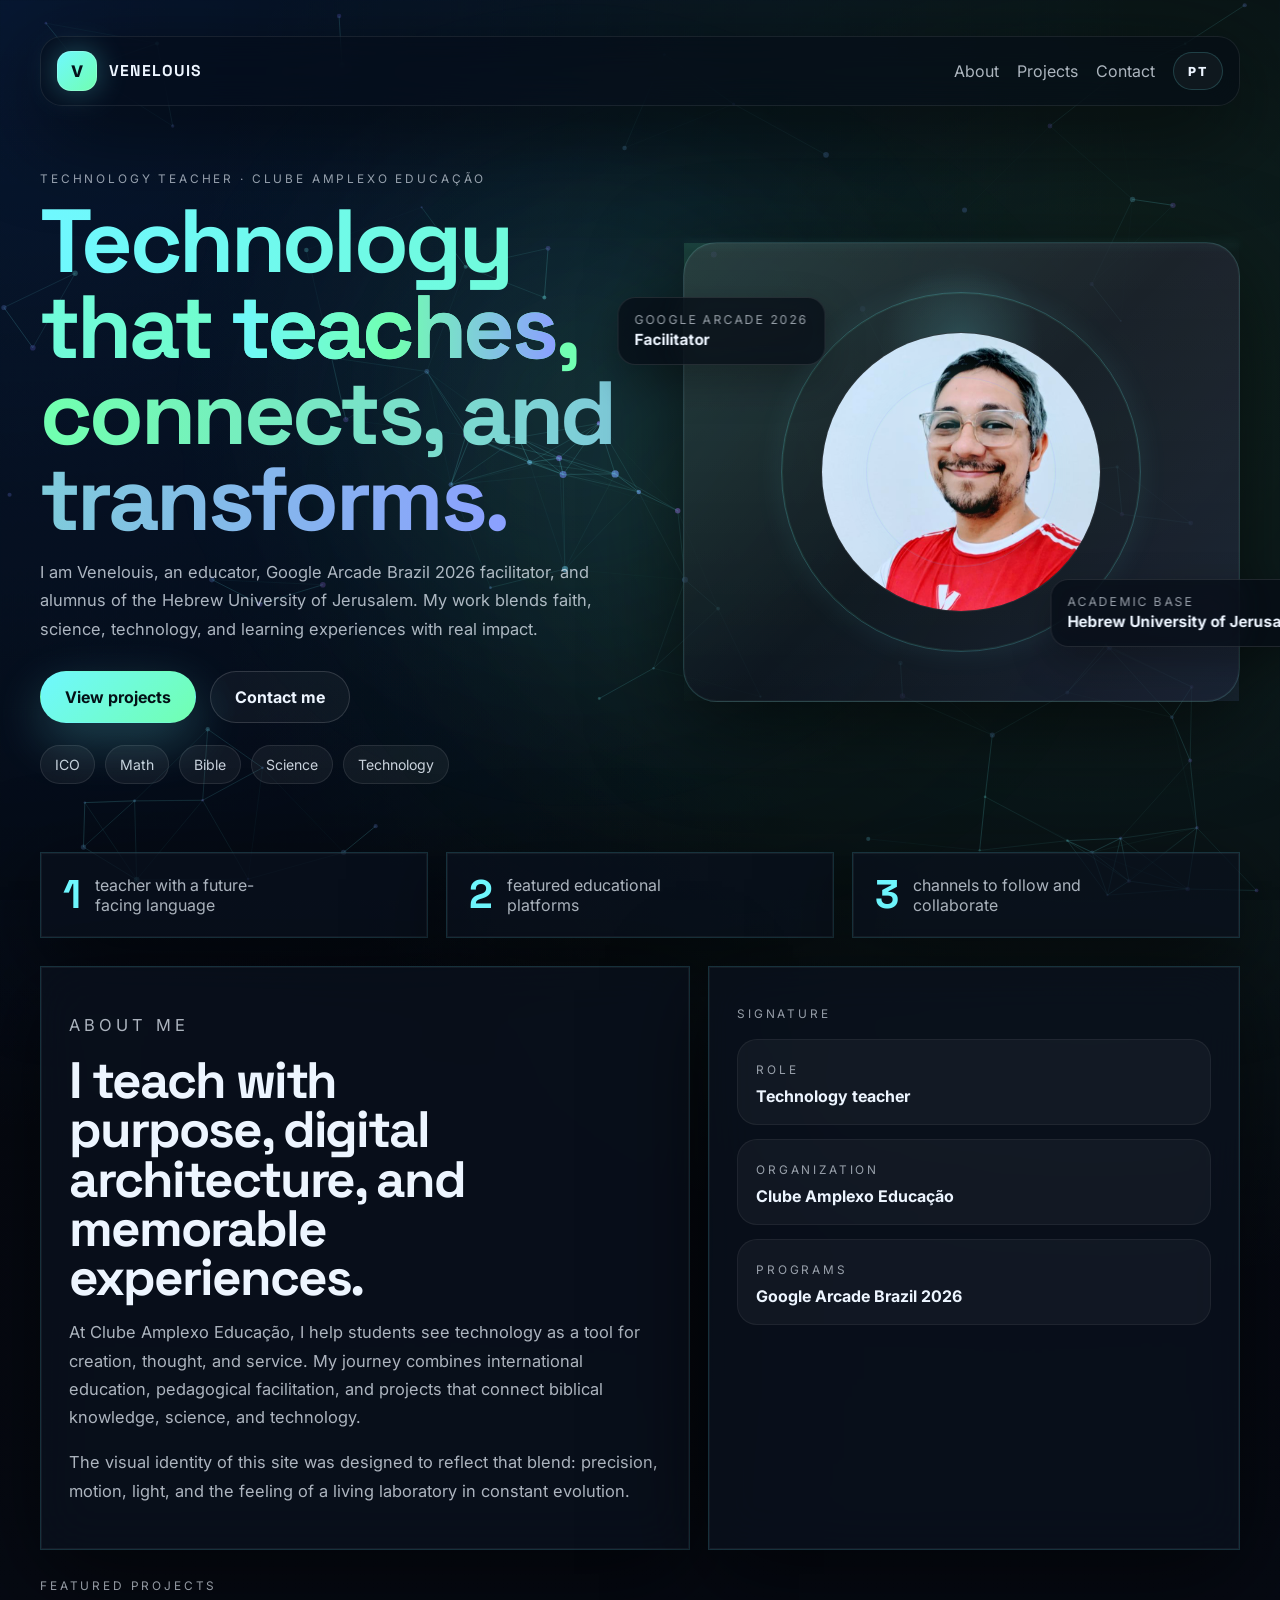
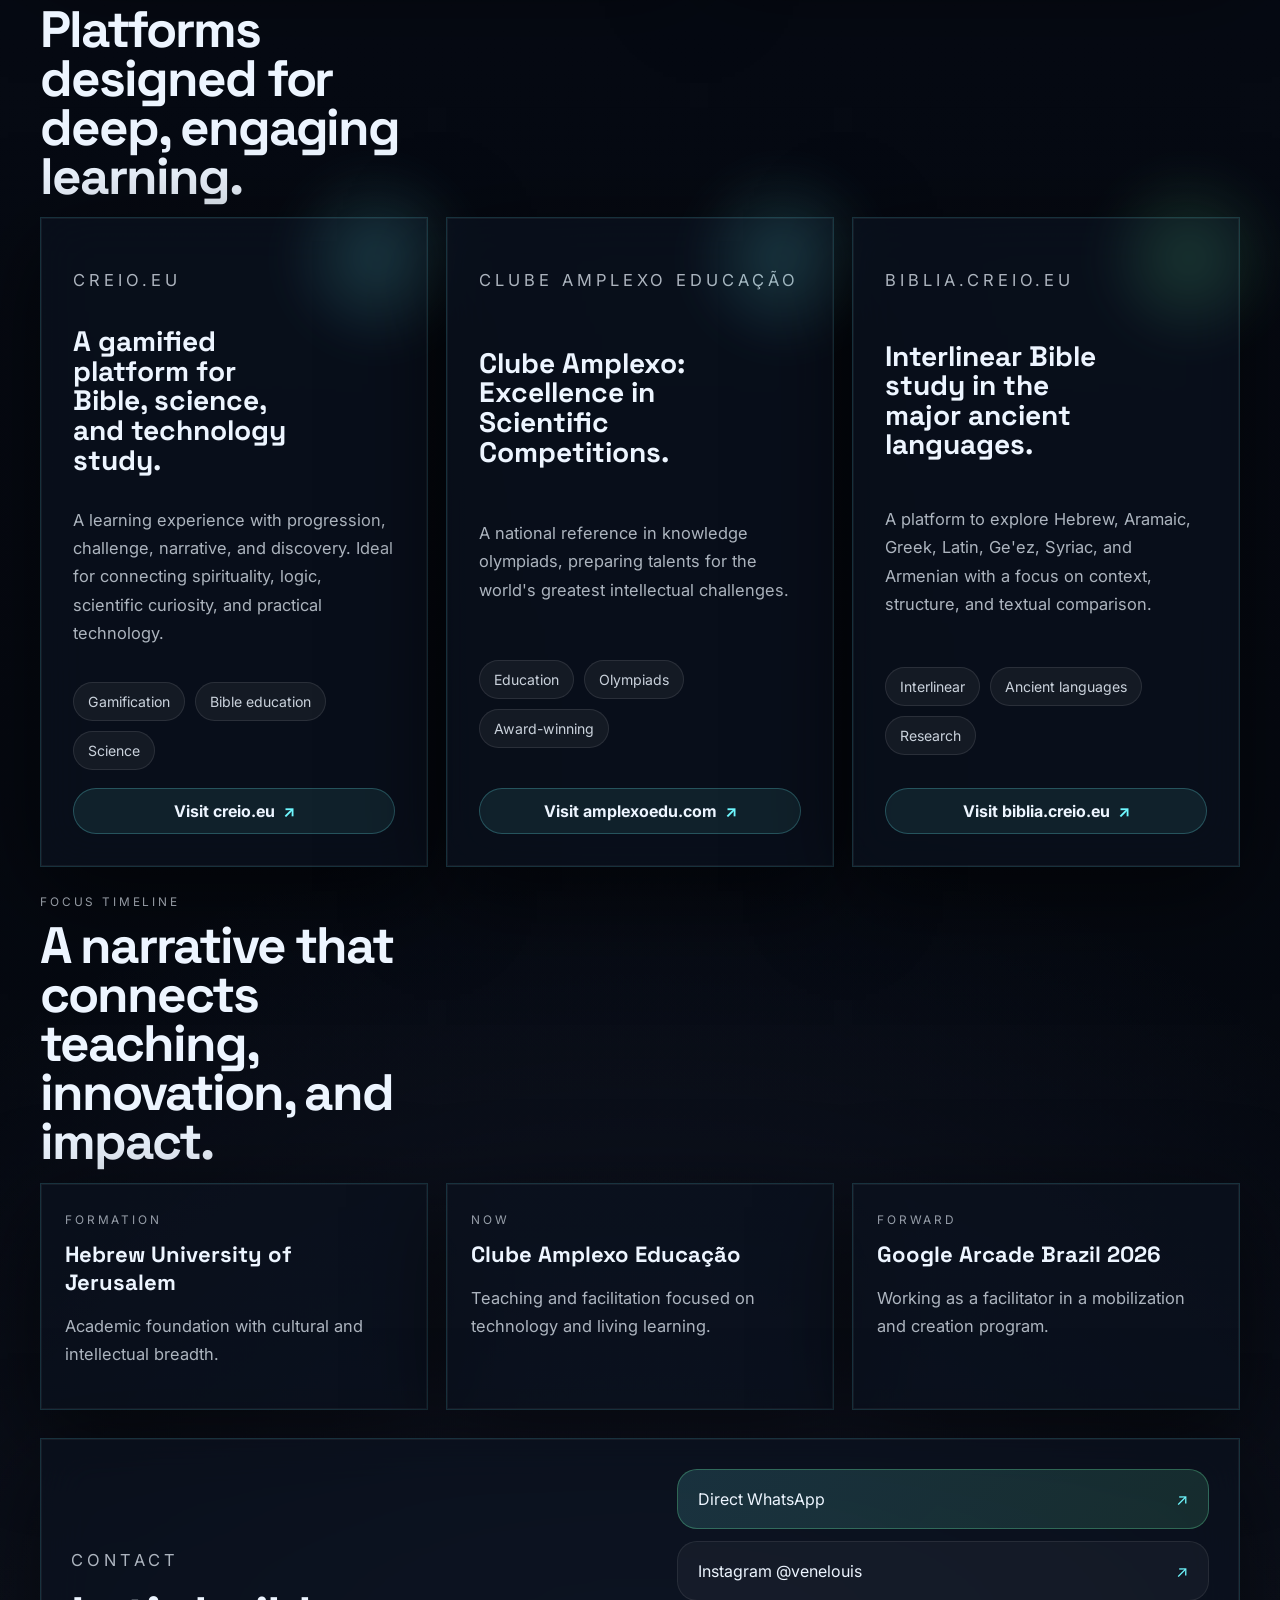
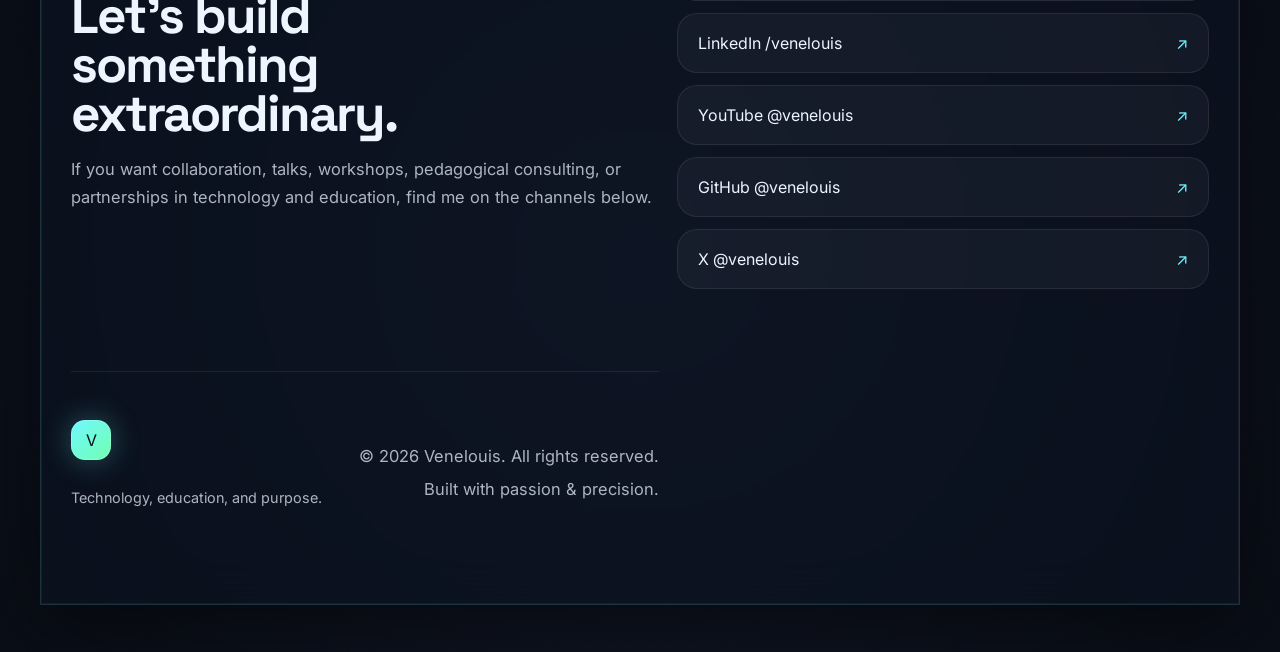
==== index.html @ 62a13a3a "feat: update project content, enhance UI glassmorphism and animations, and add footer component" ====
<!DOCTYPE html>
<html lang="pt-BR">
  <head>
    <meta charset="UTF-8" />
    <meta name="viewport" content="width=device-width, initial-scale=1.0" />
    <meta
      name="description"
      content="Venelouis - professor de tecnologia, facilitador Google Arcade Brasil 2026 e criador de projetos educacionais em Bíblia, ciência e tecnologia."
    />
    <title>Venelouis | Tech Educator & Builder</title>
    <link rel="preconnect" href="https://fonts.googleapis.com" />
    <link rel="preconnect" href="https://fonts.gstatic.com" crossorigin />
    <link
      href="https://fonts.googleapis.com/css2?family=Space+Grotesk:wght@400;500;600;700&family=Inter:wght@400;500;600;700;800&display=swap"
      rel="stylesheet"
    />
    <link rel="stylesheet" href="styles.css" />
  </head>
  <body>
    <a class="skip-link" href="#inicio">Pular para o conteúdo</a>
    <canvas id="starfield" aria-hidden="true"></canvas>

    <div class="noise" aria-hidden="true"></div>
    <div class="glow glow-a" aria-hidden="true"></div>
    <div class="glow glow-b" aria-hidden="true"></div>

    <main class="page-shell">
      <header class="hero">
        <nav class="topbar" aria-label="Navegação principal">
          <a class="brand" href="#inicio">
            <span class="brand-mark">V</span>
            <span class="brand-text">Venelouis</span>
          </a>

          <div class="topbar-links">
            <a href="#sobre" data-i18n="nav.about">Sobre</a>
            <a href="#projetos" data-i18n="nav.projects">Projetos</a>
            <a href="#contato" data-i18n="nav.contact">Contato</a>
            <button class="lang-toggle" id="langToggle" type="button" aria-label="Alternar idioma">
              EN
            </button>
          </div>
        </nav>

        <section class="hero-grid" id="inicio">
          <div class="hero-copy reveal">
            <p class="eyebrow" data-i18n="hero.eyebrow">Professor de tecnologia · Clube Amplexo Educação</p>
            <h1>
              <span data-i18n-html="hero.title">Tecnologia que <span>ensina</span>, conecta e transforma.</span>
            </h1>
            <p class="lede" data-i18n="hero.lede">
              Eu sou Venelouis, educador, facilitador do Google Arcade Brasil 2026
              e ex-aluno da Universidade Hebraica de Jerusalém. Meu trabalho une
              fé, ciência, tecnologia e experiências de aprendizagem com impacto real.
            </p>

            <div class="hero-actions">
              <a class="btn btn-primary" href="#projetos" data-i18n="hero.primaryCta">Ver projetos</a>
              <a class="btn btn-secondary" href="#contato" data-i18n="hero.secondaryCta">Falar comigo</a>
            </div>

            <div class="pill-row" aria-label="Destaques rápidos">
              <span class="pill" data-i18n="hero.pill1">ICO</span>
              <span class="pill" data-i18n="hero.pill2">Matemática</span>
              <span class="pill" data-i18n="hero.pill3">Bíblia</span>
              <span class="pill" data-i18n="hero.pill4">Ciência</span>
              <span class="pill" data-i18n="hero.pill5">Tecnologia</span>
            </div>
          </div>

          <div class="hero-visual reveal">
            <div class="portrait-card">
              <div class="portrait-frame portrait-photo-frame">
                <img src="assets/vene.png" alt="Foto de Venelouis" />
                <div class="portrait-overlay" aria-hidden="true"></div>
              </div>

              <div class="data-chip data-chip-left">
                <span data-i18n="hero.chipLeftLabel">Arcade Brasil 2026</span>
                <strong data-i18n="hero.chipLeftValue">Facilitador</strong>
              </div>
              <div class="data-chip data-chip-right">
                <span data-i18n="hero.chipRightLabel">Base acadêmica</span>
                <strong data-i18n="hero.chipRightValue">Hebraica de Jerusalém</strong>
              </div>

              <div class="orbit orbit-one"></div>
              <div class="orbit orbit-two"></div>
            </div>
          </div>
        </section>
      </header>

      <section class="stats reveal" aria-label="Resumo rápido">
        <article>
          <strong>1</strong>
          <span data-i18n="stats.one">professor com linguagem de futuro</span>
        </article>
        <article>
          <strong>2</strong>
          <span data-i18n="stats.two">plataformas educacionais em destaque</span>
        </article>
        <article>
          <strong>3</strong>
          <span data-i18n="stats.three">redes para acompanhar e colaborar</span>
        </article>
      </section>

      <section class="content-grid">
        <article class="panel about reveal" id="sobre">
          <p class="section-label" data-i18n="about.label">Sobre mim</p>
          <h2 data-i18n="about.heading">Ensino com propósito, arquitetura digital e experiência memorável.</h2>
          <p data-i18n="about.paragraph1">
            No Clube Amplexo Educação, ajudo estudantes a enxergarem a tecnologia como
            ferramenta de criação, pensamento e serviço. Minha trajetória combina formação
            internacional, mediação pedagógica e projetos que aproximam conhecimento bíblico,
            ciência e tecnologia.
          </p>
          <p data-i18n="about.paragraph2">
            A identidade visual deste site foi pensada para refletir essa mistura: precisão,
            movimento, luz e uma sensação de laboratório vivo em constante evolução.
          </p>
        </article>

        <aside class="panel stack reveal">
          <p class="section-label" data-i18n="stack.label">Assinatura</p>
          <div class="stack-list">
            <div>
              <span data-i18n="stack.roleLabel">Função</span>
              <strong data-i18n="stack.roleValue">Professor de tecnologia</strong>
            </div>
            <div>
              <span data-i18n="stack.orgLabel">Instituição</span>
              <strong data-i18n="stack.orgValue">Clube Amplexo Educação</strong>
            </div>
            <div>
              <span data-i18n="stack.programLabel">Programas</span>
              <strong data-i18n="stack.programValue">Google Arcade Brasil 2026</strong>
            </div>
          </div>
        </aside>
      </section>

      <section class="projects" id="projetos">
        <div class="section-head reveal">
          <p class="section-label" data-i18n="projects.label">Projetos em destaque</p>
          <h2 data-i18n="projects.heading">Plataformas pensadas para aprender com profundidade e engajamento.</h2>
        </div>

        <div class="project-grid">
          <article class="project-card reveal">
            <div class="project-glow project-glow-a"></div>
            <p class="project-kicker">creio.eu</p>
            <h3 data-i18n="project.oneTitle">Plataforma gamificada para estudo da Bíblia, ciência e tecnologia.</h3>
            <p data-i18n="project.oneBody">
              Uma experiência de aprendizado com progressão, desafio, narrativa e
              descoberta. Ideal para conectar espiritualidade, lógica, curiosidade científica
              e prática tecnológica.
            </p>
            <div class="project-tags">
              <span data-i18n="project.oneTag1">Gamificação</span>
              <span data-i18n="project.oneTag2">Educação bíblica</span>
              <span data-i18n="project.oneTag3">Ciência</span>
            </div>
            <a class="project-link" href="https://creio.eu" target="_blank" rel="noreferrer" data-i18n="project.oneCta">
              Visitar creio.eu
            </a>
          </article>

          <article class="project-card reveal">
            <div class="project-glow project-glow-a"></div>
            <p class="project-kicker">Clube Amplexo Educação</p>
            <h3 data-i18n="project.threeTitle">Clube Amplexo: Excelência em Competições Científicas.</h3>
            <p data-i18n="project.threeBody">
              Referência nacional em olimpíadas de conhecimento, preparando talentos para os maiores desafios intelectuais do mundo.
            </p>
            <div class="project-tags">
              <span data-i18n="project.threeTag1">Educação</span>
              <span data-i18n="project.threeTag2">Olimpíadas</span>
              <span data-i18n="project.threeTag3">Premiados</span>
            </div>
            <a class="project-link" href="https://amplexoedu.com/" target="_blank" rel="noreferrer" data-i18n="project.threeCta">
              Visitar amplexoedu.com
            </a>
          </article>

          <article class="project-card reveal">
            <div class="project-glow project-glow-b"></div>
            <p class="project-kicker">biblia.creio.eu</p>
            <h3 data-i18n="project.twoTitle">Estudo bíblico interlinear nos principais idiomas antigos.</h3>
            <p data-i18n="project.twoBody">
              Uma plataforma para explorar hebraico, aramaico, grego, latim, ge'ez,
              síriaco e armênio com foco em contexto, estrutura e comparação textual.
            </p>
            <div class="project-tags">
              <span data-i18n="project.twoTag1">Interlinear</span>
              <span data-i18n="project.twoTag2">Idiomas antigos</span>
              <span data-i18n="project.twoTag3">Pesquisa</span>
            </div>
            <a class="project-link" href="https://biblia.creio.eu" target="_blank" rel="noreferrer" data-i18n="project.twoCta">
              Visitar biblia.creio.eu
            </a>
          </article>
        </div>
      </section>

      <section class="timeline reveal">
        <div class="section-head">
          <p class="section-label" data-i18n="timeline.label">Linha de atuação</p>
          <h2 data-i18n="timeline.heading">Uma narrativa que une ensino, inovação e impacto.</h2>
        </div>

        <div class="timeline-grid">
          <div class="timeline-item">
            <span data-i18n="timeline.oneLabel">Formação</span>
            <strong data-i18n="timeline.oneTitle">Universidade Hebraica de Jerusalém</strong>
            <p data-i18n="timeline.oneBody">Base acadêmica com amplitude cultural e intelectual.</p>
          </div>
          <div class="timeline-item">
            <span data-i18n="timeline.twoLabel">Atualidade</span>
            <strong data-i18n="timeline.twoTitle">Clube Amplexo Educação</strong>
            <p data-i18n="timeline.twoBody">Docência e facilitação com foco em tecnologia e aprendizado vivo.</p>
          </div>
          <div class="timeline-item">
            <span data-i18n="timeline.threeLabel">Horizonte</span>
            <strong data-i18n="timeline.threeTitle">Google Arcade Brasil 2026</strong>
            <p data-i18n="timeline.threeBody">Atuação como facilitador em um programa de mobilização e criação.</p>
          </div>
        </div>
      </section>

      <section class="contact reveal" id="contato">
        <div>
          <p class="section-label" data-i18n="contact.label">Contato</p>
          <h2 data-i18n="contact.heading">Vamos construir algo extraordinário.</h2>
          <p data-i18n="contact.body">
            Se você quiser colaboração, palestras, oficinas, consultoria pedagógica ou
            parceria em projetos de tecnologia e educação, me encontre nas redes abaixo.
          </p>
        </div>

        <div class="socials">
          <a
            class="socials-cta"
            href="https://wa.me/5585986794831"
            target="_blank"
            rel="noreferrer"
            data-i18n="contact.whatsapp"
          >
            WhatsApp direto
          </a>
          <a href="https://instagram.com/venelouis" target="_blank" rel="noreferrer">Instagram @venelouis</a>
          <a href="https://www.linkedin.com/in/venelouis" target="_blank" rel="noreferrer">LinkedIn /venelouis</a>
          <a href="https://youtube.com/@venelouis" target="_blank" rel="noreferrer">YouTube @venelouis</a>
          <a href="https://github.com/venelouis" target="_blank" rel="noreferrer">GitHub @venelouis</a>
          <a href="https://x.com/venelouis" target="_blank" rel="noreferrer">X @venelouis</a>
        </div>
      <footer class="footer reveal">
        <div class="footer-grid">
          <div class="footer-brand">
            <span class="brand-mark">V</span>
            <p data-i18n="footer.tagline">Tecnologia, educação e propósito.</p>
          </div>
          <div class="footer-meta">
            <p>&copy; 2026 Venelouis. <span data-i18n="footer.rights">Todos os direitos reservados.</span></p>
            <p data-i18n="footer.builtWith">Built with passion & precision.</p>
          </div>
        </div>
      </footer>
    </main>

    <script src="main.js"></script>
  </body>
</html>
---- styles.css ----
:root {
  color-scheme: dark;
  --bg: #04070d;
  --bg-soft: rgba(8, 14, 24, 0.72);
  --panel: rgba(8, 16, 29, 0.72);
  --panel-border: rgba(132, 255, 239, 0.16);
  --text: #edf5ff;
  --muted: rgba(237, 245, 255, 0.72);
  --line: rgba(255, 255, 255, 0.08);
  --cyan: #6ff8ff;
  --green: #71ffb0;
  --violet: #8ba0ff;
  --gold: #ffd36c;
  --shadow: 0 24px 90px rgba(0, 0, 0, 0.6);
  --glass: rgba(10, 18, 30, 0.7);
  --glass-border: rgba(111, 248, 255, 0.15);
}

* {
  box-sizing: border-box;
}

html {
  scroll-behavior: smooth;
}

body {
  margin: 0;
  font-family: "Inter", "Segoe UI", sans-serif;
  color: var(--text);
  background:
    radial-gradient(circle at top left, rgba(33, 121, 255, 0.18), transparent 28%),
    radial-gradient(circle at 85% 10%, rgba(113, 255, 176, 0.14), transparent 25%),
    radial-gradient(circle at 50% 90%, rgba(139, 160, 255, 0.14), transparent 30%),
    linear-gradient(180deg, #04070d 0%, #060a13 42%, #04070d 100%);
  min-height: 100vh;
  overflow-x: hidden;
}

a {
  color: inherit;
  text-decoration: none;
}

a:focus-visible,
button:focus-visible {
  outline: 3px solid rgba(111, 248, 255, 0.9);
  outline-offset: 4px;
}

.skip-link {
  position: absolute;
  left: 16px;
  top: 12px;
  z-index: 10;
  padding: 12px 16px;
  border-radius: 999px;
  background: #08131f;
  color: var(--text);
  border: 1px solid rgba(111, 248, 255, 0.3);
  transform: translateY(-160%);
  transition: transform 180ms ease;
}

.skip-link:focus {
  transform: translateY(0);
}

canvas#starfield,
.noise,
.glow {
  position: fixed;
  inset: 0;
  pointer-events: none;
}

canvas#starfield {
  width: 100%;
  height: 100%;
  z-index: 0;
}

.noise {
  z-index: 1;
  opacity: 0.11;
  background-image:
    linear-gradient(rgba(255, 255, 255, 0.025) 1px, transparent 1px),
    linear-gradient(90deg, rgba(255, 255, 255, 0.025) 1px, transparent 1px);
  background-size: 42px 42px;
  mix-blend-mode: soft-light;
}

.glow {
  filter: blur(120px);
  opacity: 0.55;
}

.glow-a {
  background: radial-gradient(circle, rgba(111, 248, 255, 0.22), transparent 35%);
  top: -10%;
  left: -10%;
}

.glow-b {
  background: radial-gradient(circle, rgba(113, 255, 176, 0.16), transparent 38%);
  right: -12%;
  bottom: -12%;
}

.page-shell {
  position: relative;
  z-index: 2;
  width: min(1200px, calc(100% - 32px));
  margin: 0 auto;
  padding: 24px 0 48px;
}

.hero {
  padding: 12px 0 30px;
}

.topbar {
  display: flex;
  align-items: center;
  justify-content: space-between;
  gap: 20px;
  padding: 14px 16px;
  border: 1px solid rgba(255, 255, 255, 0.08);
  background: rgba(5, 10, 20, 0.55);
  backdrop-filter: blur(18px);
  border-radius: 22px;
  box-shadow: var(--shadow);
}

.brand {
  display: inline-flex;
  align-items: center;
  gap: 12px;
  font-weight: 800;
  letter-spacing: 0.06em;
  text-transform: uppercase;
}

.brand-mark {
  width: 40px;
  height: 40px;
  display: grid;
  place-items: center;
  border-radius: 14px;
  color: #04111a;
  background: linear-gradient(135deg, var(--cyan), var(--green));
  box-shadow: 0 0 0 1px rgba(255, 255, 255, 0.18) inset, 0 0 30px rgba(111, 248, 255, 0.3);
  transition: transform 0.3s cubic-bezier(0.34, 1.56, 0.64, 1), box-shadow 0.3s ease;
}

.brand:hover .brand-mark {
  transform: scale(1.1) rotate(5deg);
  box-shadow: 0 0 0 1px rgba(255, 255, 255, 0.18) inset, 0 0 45px rgba(111, 248, 255, 0.5);
}

.brand-text {
  font-family: "Space Grotesk", "Inter", sans-serif;
  font-size: 0.98rem;
}

.topbar-links {
  display: flex;
  gap: 18px;
  color: var(--muted);
  align-items: center;
}

.topbar-links a {
  transition: color 180ms ease, transform 180ms ease;
}

.topbar-links a:hover {
  color: var(--text);
  transform: translateY(-1px);
}

.lang-toggle {
  min-height: 38px;
  padding: 0 14px;
  border-radius: 999px;
  border: 1px solid rgba(111, 248, 255, 0.18);
  color: var(--text);
  background: rgba(255, 255, 255, 0.04);
  font: inherit;
  font-size: 0.78rem;
  font-weight: 800;
  letter-spacing: 0.18em;
  text-transform: uppercase;
  cursor: pointer;
  transition: transform 180ms ease, border-color 180ms ease, background 180ms ease;
}

.lang-toggle:hover {
  transform: translateY(-1px);
  border-color: rgba(111, 248, 255, 0.34);
  background: rgba(111, 248, 255, 0.08);
}

.hero-grid {
  display: grid;
  grid-template-columns: 1.05fr 0.95fr;
  gap: 28px;
  align-items: center;
  padding: 54px 0 20px;
}

.hero-copy h1,
.section-head h2,
.about h2,
.contact h2 {
  font-family: "Space Grotesk", "Inter", sans-serif;
  line-height: 0.96;
  letter-spacing: -0.04em;
  margin: 0;
}

.hero-copy h1 {
  font-size: clamp(3rem, 7vw, 6.5rem);
  max-width: 12ch;
  text-wrap: balance;
}

.hero-copy {
  transform: translate3d(calc(var(--pointer-x, 0px) * 0.2), calc(var(--pointer-y, 0px) * 0.2), 0);
}

.hero-visual {
  transform: translate3d(calc(var(--pointer-x, 0px) * -0.2), calc(var(--pointer-y, 0px) * -0.2), 0);
}

.hero-copy h1 span {
  background: linear-gradient(90deg, var(--cyan), var(--green), var(--violet));
  -webkit-background-clip: text;
  background-clip: text;
  color: transparent;
}

.eyebrow,
.section-label,
.project-kicker,
.timeline-item span,
.stack-list span {
  text-transform: uppercase;
  letter-spacing: 0.24em;
  font-size: 0.74rem;
  color: rgba(237, 245, 255, 0.62);
}

.lede,
.about p,
.contact p,
.project-card p,
.timeline-item p {
  color: var(--muted);
  line-height: 1.72;
  font-size: 1.03rem;
}

.hero-actions {
  display: flex;
  flex-wrap: wrap;
  gap: 14px;
  margin: 28px 0 22px;
}

.btn {
  position: relative;
  overflow: hidden;
  display: inline-flex;
  align-items: center;
  justify-content: center;
  min-height: 52px;
  padding: 0 24px;
  border-radius: 999px;
  border: 1px solid transparent;
  font-weight: 700;
  transition: transform 180ms ease, box-shadow 180ms ease, border-color 180ms ease, background 180ms ease;
}

.btn:hover {
  transform: translateY(-2px);
}

.btn-primary {
  color: #031016;
  background: linear-gradient(135deg, var(--cyan), var(--green));
  box-shadow: 0 18px 50px rgba(111, 248, 255, 0.24);
}

.btn-secondary {
  border-color: rgba(255, 255, 255, 0.14);
  background: rgba(255, 255, 255, 0.04);
  backdrop-filter: blur(10px);
}

.btn-primary::before {
  content: "";
  position: absolute;
  inset: 0;
  border-radius: inherit;
  background: linear-gradient(135deg, transparent, rgba(255, 255, 255, 0.2), transparent);
  transform: translateX(-100%);
  transition: transform 0.6s ease;
}

.btn-primary:hover::before {
  transform: translateX(100%);
}

.pill-row {
  display: flex;
  flex-wrap: wrap;
  gap: 10px;
}

.pill,
.project-tags span {
  display: inline-flex;
  align-items: center;
  gap: 8px;
  border-radius: 999px;
  border: 1px solid rgba(255, 255, 255, 0.09);
  background: rgba(255, 255, 255, 0.05);
  color: rgba(237, 245, 255, 0.84);
  padding: 10px 14px;
  font-size: 0.88rem;
}

.portrait-card {
  position: relative;
  min-height: 460px;
  border-radius: 34px;
  padding: 22px;
  background:
    linear-gradient(180deg, rgba(255, 255, 255, 0.08), rgba(255, 255, 255, 0.02)),
    rgba(7, 13, 24, 0.72);
  border: 1px solid rgba(132, 255, 239, 0.16);
  box-shadow: var(--shadow), 0 0 0 1px rgba(255, 255, 255, 0.03) inset;
  overflow: visible; /* Allow chips and glow to extend */
  display: flex;
  flex-direction: column;
  justify-content: center;
  align-items: center;
}

.portrait-card::before,
.portrait-card::after {
  content: "";
  position: absolute;
  inset: 0;
  pointer-events: none;
}

.portrait-card::before {
  background:
    radial-gradient(circle at 50% 22%, rgba(111, 248, 255, 0.18), transparent 18%),
    linear-gradient(135deg, rgba(113, 255, 176, 0.12), transparent 50%, rgba(139, 160, 255, 0.1));
  mix-blend-mode: screen;
}

.portrait-card::after {
  background: linear-gradient(180deg, transparent 0%, var(--cyan) 50%, transparent 100%);
  height: 2px;
  width: 100%;
  top: 0;
  left: 0;
  opacity: 0.3;
  filter: blur(4px);
  animation: scan-vertical 4s linear infinite;
}

@keyframes scan-vertical {
  0% { transform: translateY(0); }
  100% { transform: translateY(460px); }
}

.portrait-frame {
  position: absolute;
  top: 50%;
  left: 50%;
  width: min(66vw, 280px);
  aspect-ratio: 1;
  transform: translate(-50%, -50%);
  border-radius: 50%;
  overflow: hidden;
  border: 1px solid rgba(255, 255, 255, 0.12);
  background: rgba(3, 7, 14, 0.55);
}

.portrait-photo-frame {
  box-shadow: 0 0 0 1px rgba(111, 248, 255, 0.08) inset;
}

.portrait-frame img {
  width: 100%;
  height: 100%;
  object-fit: cover;
  object-position: center 18%;
  transform: scale(1.04);
  filter: saturate(1.06) contrast(1.04);
}

.portrait-overlay {
  position: absolute;
  inset: 0;
  background:
    radial-gradient(circle at 50% 28%, rgba(111, 248, 255, 0.2), transparent 26%),
    radial-gradient(circle at 50% 56%, rgba(113, 255, 176, 0.12), transparent 28%),
    linear-gradient(180deg, rgba(2, 5, 11, 0.02) 0%, rgba(2, 5, 11, 0.25) 100%);
  mix-blend-mode: screen;
  pointer-events: none;
}

.data-chip {
  position: absolute;
  z-index: 2;
  display: flex;
  flex-direction: column;
  gap: 3px;
  padding: 14px 16px;
  min-width: 170px;
  border-radius: 18px;
  background: rgba(6, 12, 22, 0.75);
  border: 1px solid rgba(255, 255, 255, 0.1);
  backdrop-filter: blur(14px);
  box-shadow: 0 16px 40px rgba(0, 0, 0, 0.28);
}

.data-chip span {
  color: rgba(237, 245, 255, 0.62);
  font-size: 0.76rem;
  text-transform: uppercase;
  letter-spacing: 0.18em;
}

.data-chip strong {
  font-size: 0.96rem;
  line-height: 1.3;
}

.data-chip-left {
  top: 54px;
  left: -4px;
  transform: translateX(-30%);
}

.data-chip-right {
  right: -4px;
  bottom: 54px;
  transform: translateX(30%);
}

.orbit {
  position: absolute;
  border-radius: 50%;
  border: 1px solid rgba(111, 248, 255, 0.22);
  box-shadow: 0 0 0 1px rgba(113, 255, 176, 0.08) inset, 0 0 30px rgba(111, 248, 255, 0.08);
}

.orbit-one {
  width: min(88%, 360px);
  height: min(88%, 360px);
  left: 50%;
  top: 50%;
  transform: translate(-50%, -50%);
  animation: spin 18s linear infinite;
}

.orbit-two {
  width: min(48%, 190px);
  height: min(48%, 190px);
  left: 50%;
  top: 50%;
  transform: translate(-50%, -50%);
  border-color: rgba(139, 160, 255, 0.18);
  animation: spin 26s linear reverse infinite;
}

.stats,
.content-grid,
.project-grid,
.timeline-grid,
.contact {
  display: grid;
  gap: 18px;
}

.stats {
  grid-template-columns: repeat(3, minmax(0, 1fr));
  margin: 18px 0 28px;
}

.stats article,
.panel,
.project-card,
.timeline-item,
.contact {
  border: 1px solid rgba(255, 255, 255, 0.08);
  background: var(--glass);
  backdrop-filter: blur(24px);
  border: 1px solid var(--glass-border);
  box-shadow: var(--shadow), 0 0 0 1px rgba(255, 255, 255, 0.05) inset;
}

.stats article {
  padding: 22px;
  display: flex;
  align-items: end;
  gap: 14px;
}

.stats strong {
  font-family: "Space Grotesk", "Inter", sans-serif;
  font-size: 2.5rem;
  line-height: 1;
  color: var(--cyan);
}

.stats span {
  color: var(--muted);
  max-width: 18ch;
}

.content-grid {
  grid-template-columns: 1.1fr 0.9fr;
  margin-bottom: 28px;
}

.panel {
  padding: 28px;
}

.about h2,
.section-head h2,
.contact h2 {
  font-size: clamp(2rem, 4vw, 3.5rem);
  max-width: 13ch;
  margin: 8px 0 14px;
}

.stack-list {
  display: grid;
  gap: 14px;
  margin-top: 18px;
}

.stack-list div {
  padding: 18px;
  border-radius: 20px;
  background: rgba(255, 255, 255, 0.04);
  border: 1px solid rgba(255, 255, 255, 0.06);
}

.stack-list strong {
  display: block;
  margin-top: 8px;
  font-size: 1rem;
}

.projects,
.timeline {
  margin-bottom: 28px;
}

.section-head {
  margin-bottom: 16px;
}

.project-grid {
  grid-template-columns: repeat(auto-fit, minmax(280px, 1fr));
}

.project-card {
  position: relative;
  overflow: visible;
  padding: 32px;
  min-height: auto;
  display: flex;
  flex-direction: column;
  justify-content: space-between;
}

.project-card h3 {
  font-family: "Space Grotesk", "Inter", sans-serif;
  font-size: clamp(1.55rem, 2.2vw, 2.35rem);
  line-height: 1.05;
  margin: 16px 0 14px;
  max-width: 12ch;
}

.project-tags {
  display: flex;
  flex-wrap: wrap;
  gap: 10px;
  margin-top: 18px;
}

.project-link {
  display: inline-flex;
  align-items: center;
  justify-content: center;
  margin-top: 18px;
  min-height: 46px;
  padding: 0 16px;
  border-radius: 999px;
  border: 1px solid rgba(111, 248, 255, 0.24);
  background: rgba(111, 248, 255, 0.08);
  font-weight: 700;
  transition: transform 180ms ease, border-color 180ms ease, background 180ms ease;
}

.project-link::after {
  content: "↗";
  margin-left: 8px;
  color: var(--cyan);
}

.project-link:hover {
  transform: translateY(-2px);
  border-color: rgba(111, 248, 255, 0.4);
  background: rgba(111, 248, 255, 0.14);
}

.project-glow {
  position: absolute;
  inset: auto;
  filter: blur(18px);
  opacity: 0.7;
}

.project-glow-a {
  width: 220px;
  height: 220px;
  border-radius: 50%;
  right: -60px;
  top: -70px;
  background: radial-gradient(circle, rgba(111, 248, 255, 0.26), transparent 62%);
}

.project-glow-b {
  width: 220px;
  height: 220px;
  border-radius: 50%;
  right: -60px;
  top: -70px;
  background: radial-gradient(circle, rgba(113, 255, 176, 0.24), transparent 62%);
}

.timeline-grid {
  grid-template-columns: repeat(3, minmax(0, 1fr));
}

.timeline-item {
  padding: 24px;
}

.timeline-item strong {
  display: block;
  font-family: "Space Grotesk", "Inter", sans-serif;
  font-size: 1.38rem;
  margin: 12px 0 10px;
}

.contact {
  grid-template-columns: 1.05fr 0.95fr;
  align-items: center;
  padding: 30px;
}

.socials {
  display: grid;
  gap: 12px;
}

.socials a {
  display: flex;
  justify-content: space-between;
  align-items: center;
  gap: 16px;
  padding: 18px 20px;
  border-radius: 20px;
  border: 1px solid rgba(255, 255, 255, 0.08);
  background: rgba(255, 255, 255, 0.04);
  transition: transform 180ms ease, border-color 180ms ease, background 180ms ease;
  min-height: 60px;
}

.socials-cta {
  border-color: rgba(113, 255, 176, 0.28) !important;
  background: linear-gradient(135deg, rgba(111, 248, 255, 0.14), rgba(113, 255, 176, 0.12)) !important;
}

.socials a::after {
  content: "↗";
  color: var(--cyan);
}

.socials-cta::after {
  content: "●";
  color: var(--green);
}

.socials a:hover {
  transform: translateY(-2px);
  border-color: rgba(111, 248, 255, 0.3);
  background: rgba(111, 248, 255, 0.06);
}

.footer {
  margin-top: 64px;
  padding: 48px 0;
  border-top: 1px solid rgba(255, 255, 255, 0.08);
}

.footer-grid {
  display: flex;
  justify-content: space-between;
  align-items: center;
  gap: 32px;
}

.footer-brand {
  display: flex;
  flex-direction: column;
  gap: 12px;
}

.footer-brand p {
  font-size: 0.9rem;
  color: var(--muted);
}

.footer-meta {
  text-align: right;
  font-size: 0.85rem;
  color: rgba(237, 245, 255, 0.5);
}

.footer-meta p {
  margin: 4px 0;
}

@media (max-width: 768px) {
  .footer-grid {
    flex-direction: column;
    text-align: center;
  }
  .footer-meta {
    text-align: center;
  }
}

.reveal {
  opacity: 0;
  transform: translateY(18px);
}

.reveal.is-visible {
  animation: rise 900ms ease both, floaty 9s ease-in-out infinite;
}

.hero-copy.reveal {
  animation-delay: 80ms;
}

.hero-visual.reveal {
  animation-delay: 160ms;
}

.stats.reveal {
  animation-delay: 220ms;
}

.content-grid .reveal:nth-child(1) {
  animation-delay: 260ms;
}

.content-grid .reveal:nth-child(2) {
  animation-delay: 320ms;
}

.projects .reveal:nth-child(2) {
  animation-delay: 80ms;
}

.projects .reveal:nth-child(3) {
  animation-delay: 140ms;
}

.timeline .reveal {
  animation-delay: 80ms;
}

@keyframes rise {
  from {
    opacity: 0;
    transform: translateY(30px) scale(0.98);
    filter: blur(8px);
  }
  to {
    opacity: 1;
    transform: translateY(0) scale(1);
    filter: blur(0);
  }
}

@keyframes spin {
  from {
    transform: translate(-50%, -50%) rotate(0deg);
  }
  to {
    transform: translate(-50%, -50%) rotate(360deg);
  }
}


@keyframes floaty {
  0%,
  100% {
    transform: translateY(0) translateZ(0);
  }
  50% {
    transform: translateY(-6px) translateZ(0);
  }
}

@media (max-width: 980px) {
  .hero-grid,
  .content-grid,
  .project-grid,
  .timeline-grid,
  .contact,
  .stats {
    grid-template-columns: 1fr;
  }

  .topbar {
    flex-direction: column;
    align-items: flex-start;
  }

  .topbar-links {
    flex-wrap: wrap;
  }

  .hero-grid {
    padding-top: 26px;
  }

  .hero-copy h1 {
    max-width: 10ch;
    font-size: clamp(2.6rem, 10vw, 5rem);
  }

  .lede,
  .about p,
  .contact p,
  .project-card p,
  .timeline-item p {
    font-size: 1rem;
  }

  .portrait-card {
    min-height: 420px;
  }

  .portrait-frame img {
    object-position: center 14%;
  }

  .portrait-frame {
    width: min(66vw, 270px);
  }

  .orbit-one {
    width: min(82%, 300px);
    height: min(82%, 300px);
  }

  .orbit-two {
    width: min(42%, 150px);
    height: min(42%, 150px);
  }

  .stats article {
    padding: 20px;
  }

  .panel,
  .project-card,
  .timeline-item,
  .contact {
    padding: 24px;
  }

  .data-chip-left,
  .data-chip-right {
    transform: none;
  }

  .contact {
    align-items: start;
  }
}

@media (max-width: 640px) {
  .page-shell {
    width: min(100% - 20px, 1200px);
    padding-top: 12px;
  }

  .topbar,
  .panel,
  .project-card,
  .timeline-item,
  .contact,
  .stats article {
    border-radius: 22px;
  }

  .hero-copy h1 {
    max-width: 10ch;
    font-size: clamp(2.35rem, 14vw, 3.4rem);
  }

  .hero-copy h1,
  .about h2,
  .section-head h2,
  .contact h2 {
    line-height: 0.98;
  }

  .portrait-card {
    min-height: 360px;
    padding: 12px;
  }

  .portrait-frame {
    width: min(70vw, 220px);
  }

  .data-chip {
    min-width: 0;
    max-width: 62%;
    padding: 12px 14px;
  }

  .data-chip-left {
    top: 22px;
  }

  .data-chip-right {
    bottom: 22px;
  }

  .orbit-one {
    width: min(84%, 220px);
    height: min(84%, 220px);
  }

  .orbit-two {
    width: min(48%, 120px);
    height: min(48%, 120px);
  }

  .project-link {
    width: 100%;
    justify-content: center;
    min-height: 44px;
  }

  .topbar-links {
    gap: 10px;
  }

  .topbar-links a,
  .lang-toggle {
    font-size: 0.72rem;
  }

  .socials a {
    padding: 16px;
    min-height: 0;
    flex-wrap: wrap;
  }

  .socials a::after {
    margin-left: auto;
  }

  .contact {
    gap: 14px;
  }

  .hero-actions {
    gap: 10px;
  }

  .btn {
    min-height: 48px;
    padding: 0 16px;
    font-size: 0.95rem;
  }

  .pill,
  .project-tags span {
    padding: 9px 12px;
    font-size: 0.82rem;
  }
}

@media (prefers-reduced-motion: reduce) {
  html {
    scroll-behavior: auto;
  }

  *,
  *::before,
  *::after {
    animation-duration: 0.01ms !important;
    animation-iteration-count: 1 !important;
    transition-duration: 0.01ms !important;
    scroll-behavior: auto !important;
  }

  .reveal,
  .reveal.is-visible {
    opacity: 1;
    transform: none;
    animation: none;
  }
}
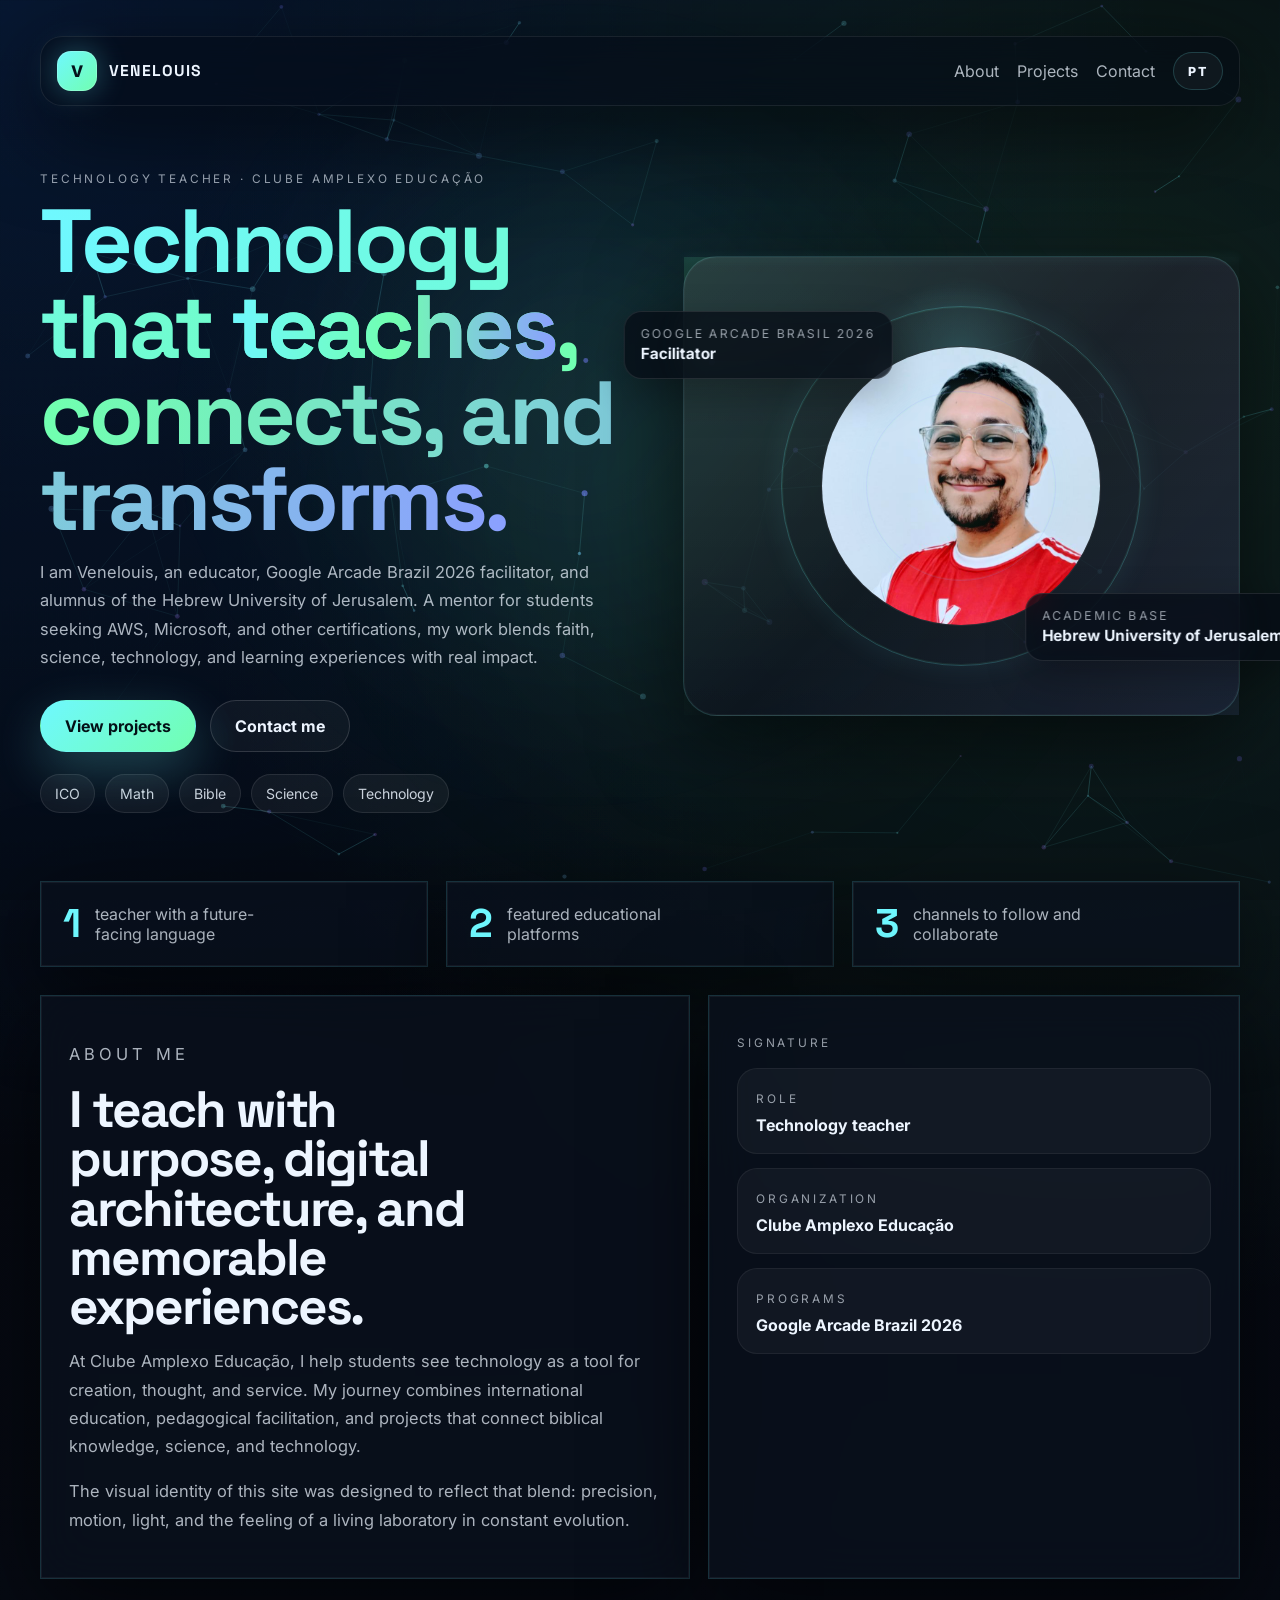
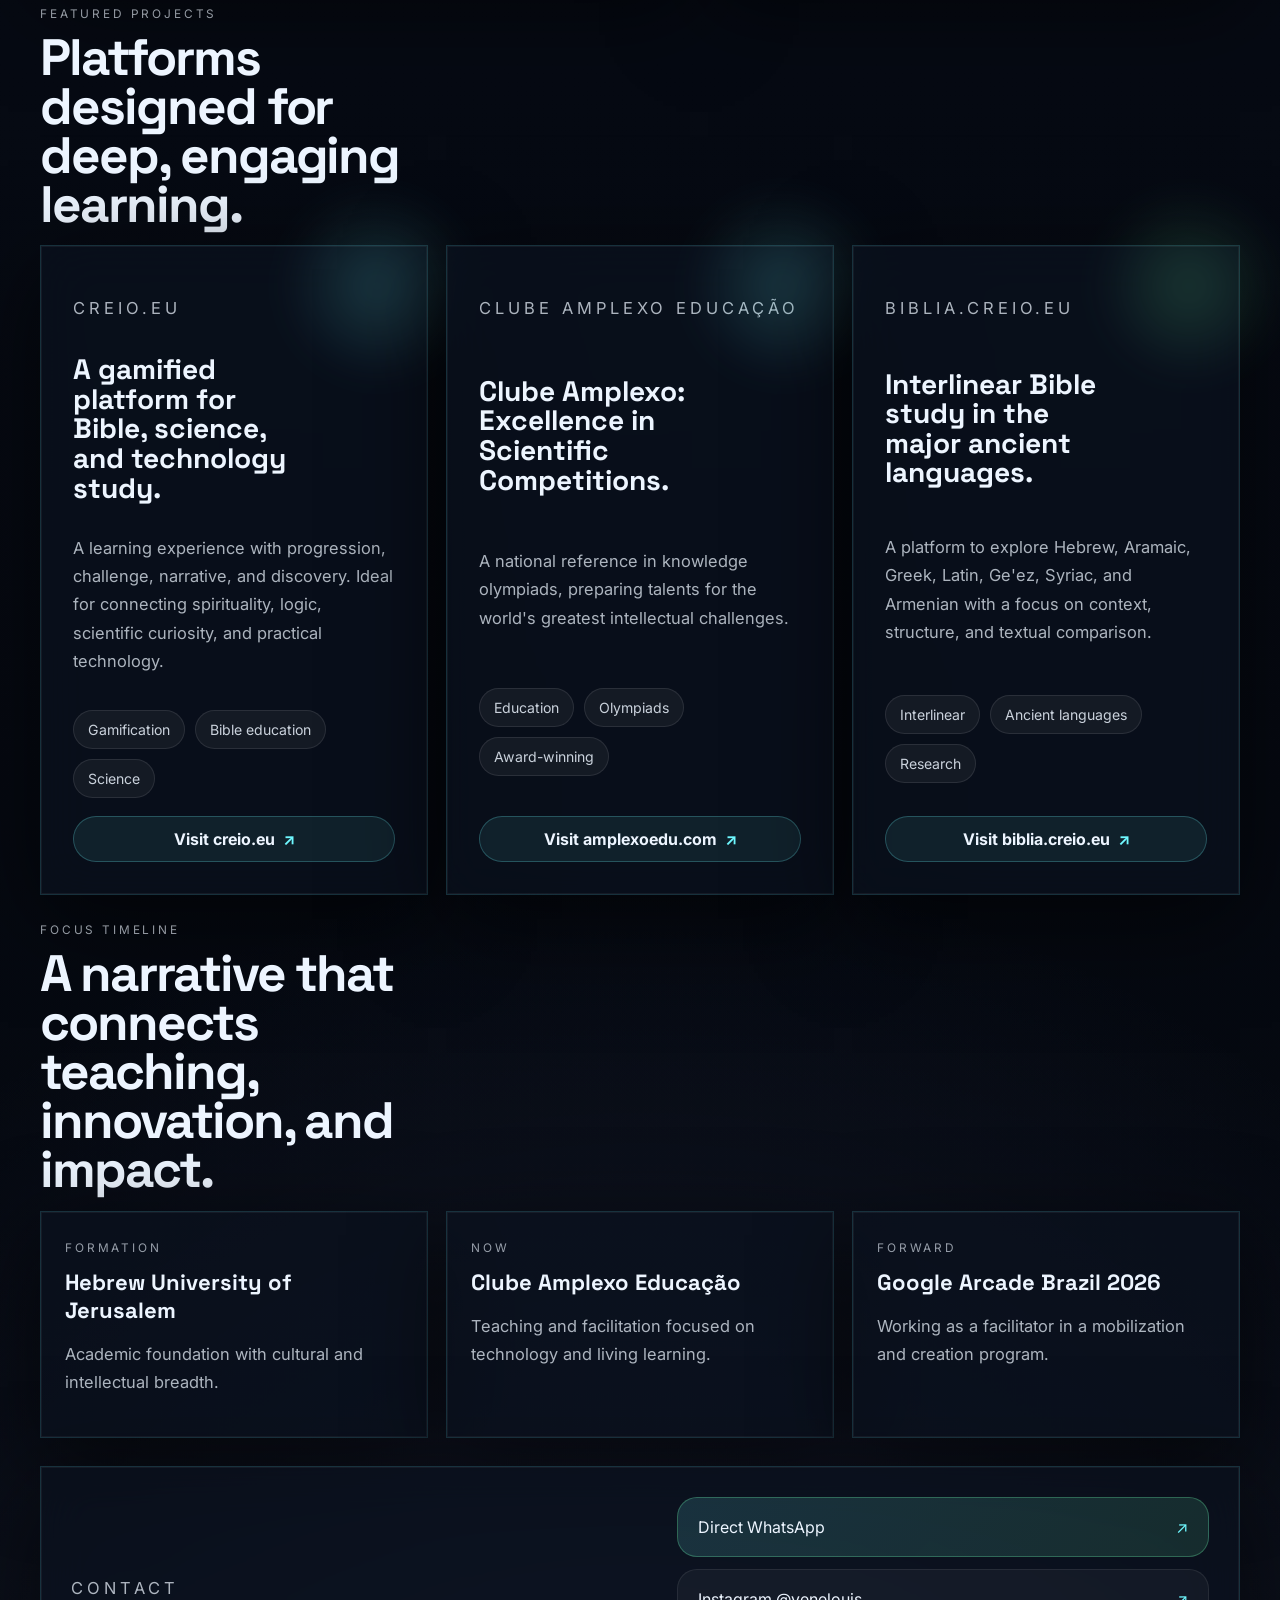
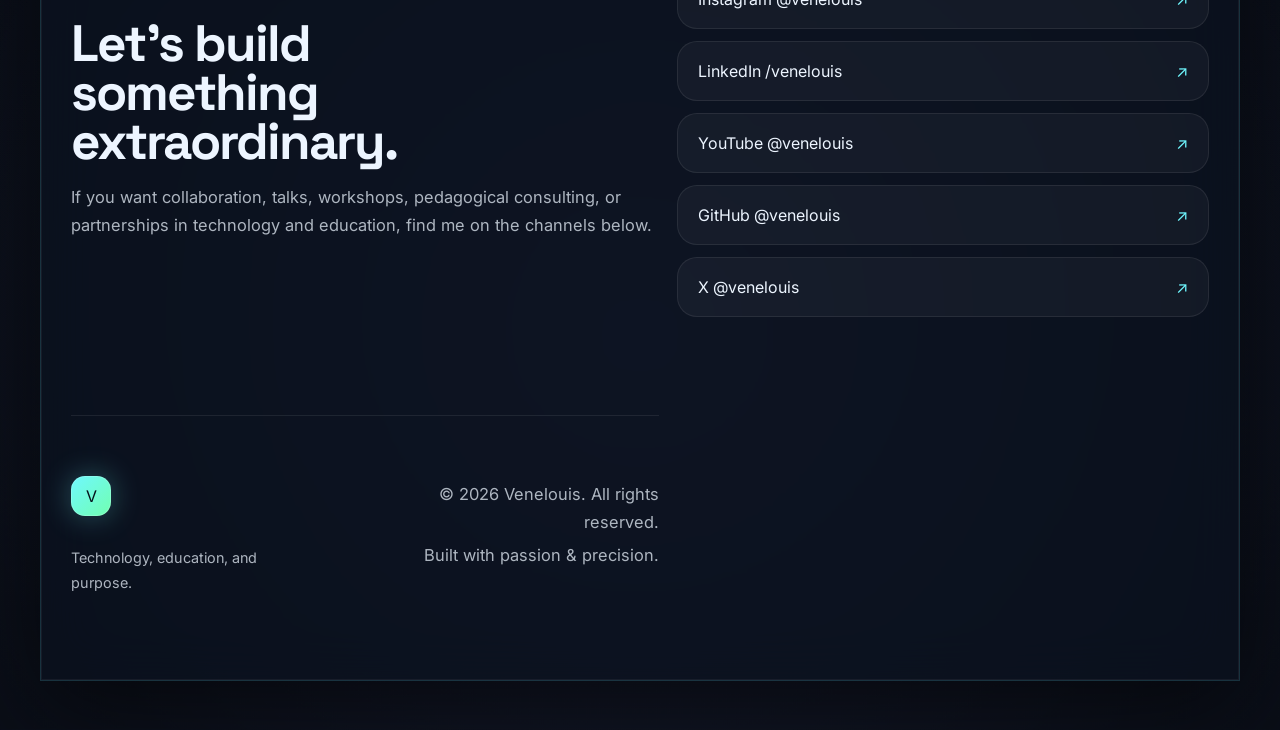
==== commit d7e8c7c7: "feat: add portrait glitch animations, update footer layout, and include mentorship details in profil" ====
--- a/index.html
+++ b/index.html
@@ -50,7 +50,7 @@
             </h1>
             <p class="lede" data-i18n="hero.lede">
               Eu sou Venelouis, educador, facilitador do Google Arcade Brasil 2026
-              e ex-aluno da Universidade Hebraica de Jerusalém. Meu trabalho une
+              e ex-aluno da Universidade Hebraica de Jerusalém. Mentor de alunos que buscam certificações AWS, Microsoft e outras, meu trabalho une
               fé, ciência, tecnologia e experiências de aprendizagem com impacto real.
             </p>
 
@@ -76,7 +76,7 @@
               </div>
 
               <div class="data-chip data-chip-left">
-                <span data-i18n="hero.chipLeftLabel">Arcade Brasil 2026</span>
+                <span data-i18n="hero.chipLeftLabel">Google Arcade Brasil 2026</span>
                 <strong data-i18n="hero.chipLeftValue">Facilitador</strong>
               </div>
               <div class="data-chip data-chip-right">
--- a/styles.css
+++ b/styles.css
@@ -403,6 +403,16 @@
   object-position: center 18%;
   transform: scale(1.04);
   filter: saturate(1.06) contrast(1.04);
+  animation: glitch-skew 4s infinite step-end;
+}
+
+@keyframes glitch-skew {
+  0% { transform: scale(1.04) skew(0deg); }
+  2% { transform: scale(1.1) skew(5deg) translateX(2px); filter: contrast(1.5) brightness(1.2); }
+  4% { transform: scale(1.04) skew(0deg); filter: none; }
+  60% { transform: scale(1.04) skew(0deg); }
+  62% { transform: scale(1.1) skew(-10deg) translateY(-2px); filter: saturate(3); }
+  64% { transform: scale(1.04) skew(0deg); filter: none; }
 }
 
 .portrait-overlay {
@@ -414,6 +424,15 @@
     linear-gradient(180deg, rgba(2, 5, 11, 0.02) 0%, rgba(2, 5, 11, 0.25) 100%);
   mix-blend-mode: screen;
   pointer-events: none;
+  animation: glitch-color 5s infinite;
+}
+
+@keyframes glitch-color {
+  0%, 100% { opacity: 0.5; filter: hue-rotate(0deg); }
+  10% { opacity: 0.8; filter: hue-rotate(90deg); }
+  11% { opacity: 0.5; filter: hue-rotate(0deg); }
+  50% { opacity: 0.6; filter: hue-rotate(-45deg); }
+  51% { opacity: 0.5; filter: hue-rotate(0deg); }
 }
 
 .data-chip {
@@ -445,14 +464,14 @@
 
 .data-chip-left {
   top: 54px;
-  left: -4px;
-  transform: translateX(-30%);
+  left: -20px;
+  transform: translateX(-15%);
 }
 
 .data-chip-right {
-  right: -4px;
+  right: -20px;
   bottom: 54px;
-  transform: translateX(30%);
+  transform: translateX(15%);
 }
 
 .orbit {
@@ -712,22 +731,23 @@
 }
 
 .footer {
-  margin-top: 64px;
-  padding: 48px 0;
+  margin-top: 80px;
+  padding: 60px 0 40px;
   border-top: 1px solid rgba(255, 255, 255, 0.08);
 }
 
 .footer-grid {
   display: flex;
   justify-content: space-between;
-  align-items: center;
-  gap: 32px;
+  align-items: flex-start;
+  gap: 40px;
 }
 
 .footer-brand {
   display: flex;
   flex-direction: column;
-  gap: 12px;
+  gap: 16px;
+  max-width: 300px;
 }
 
 .footer-brand p {
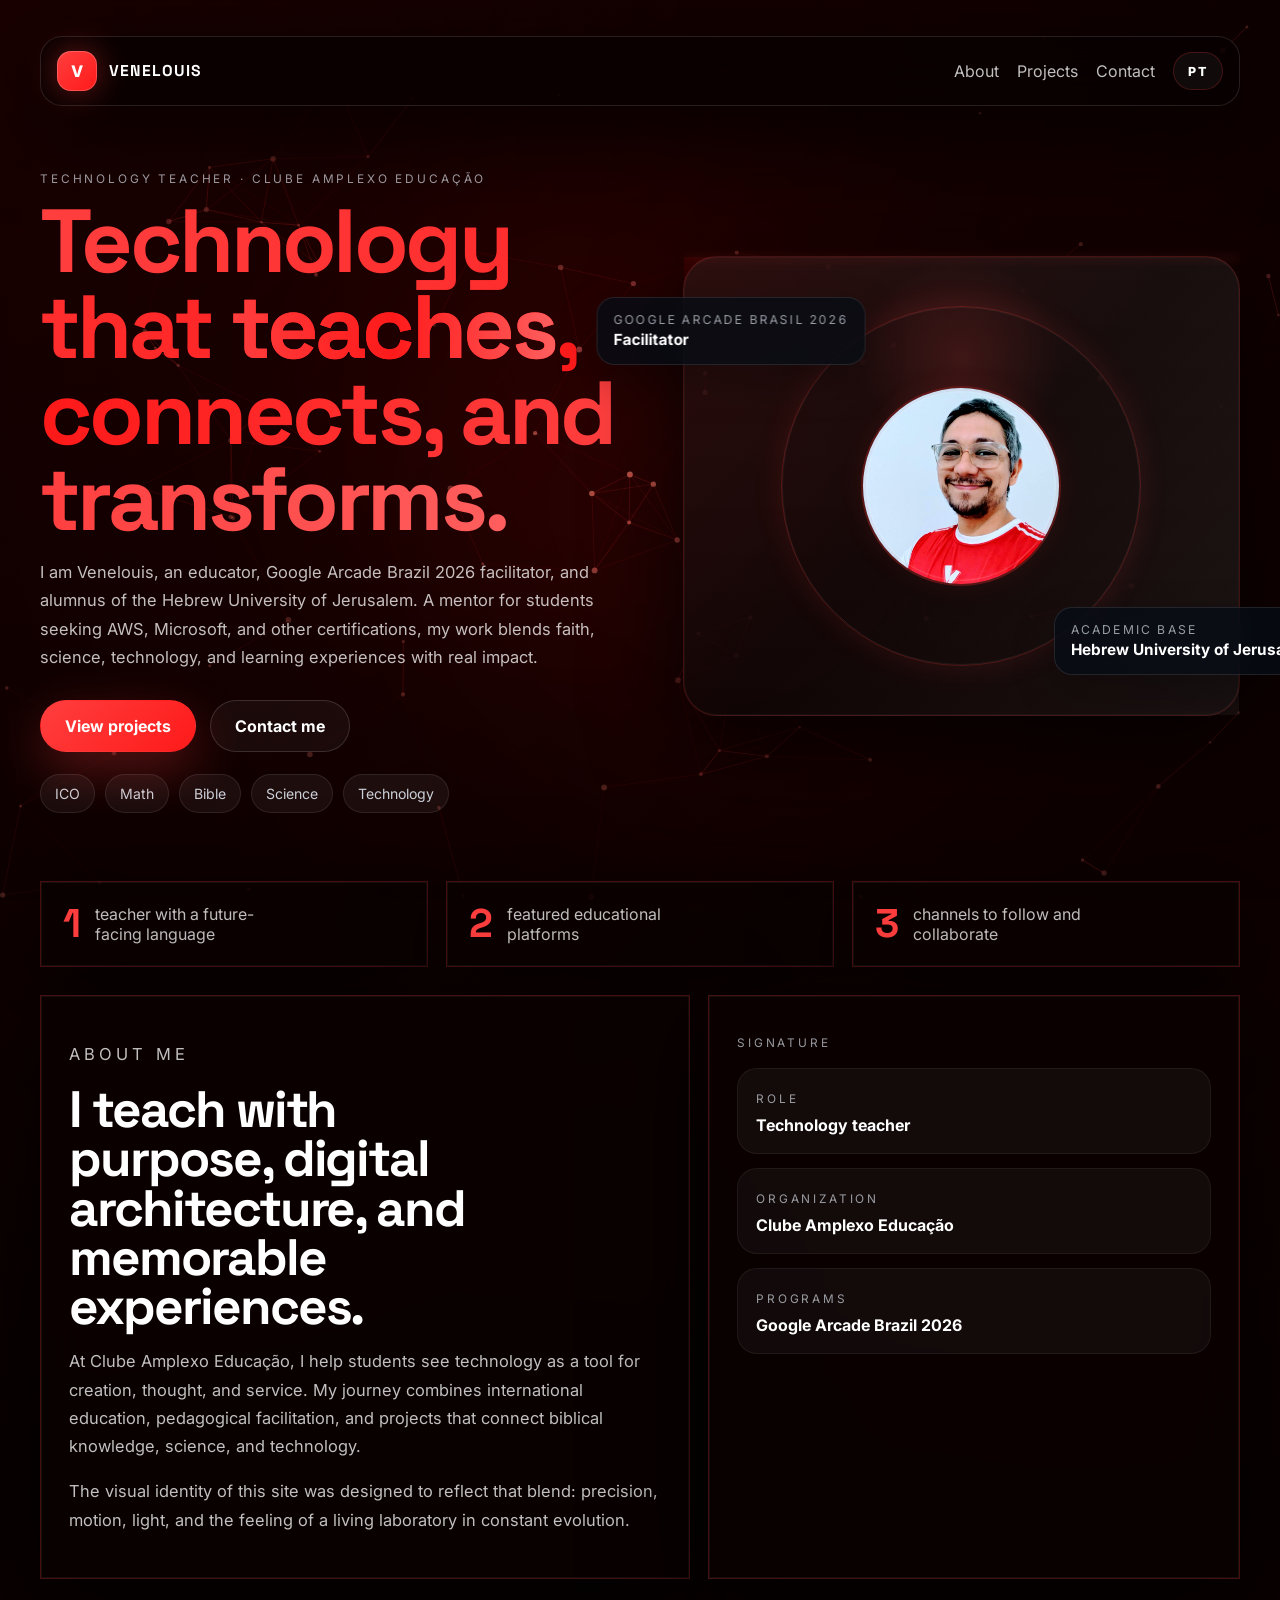
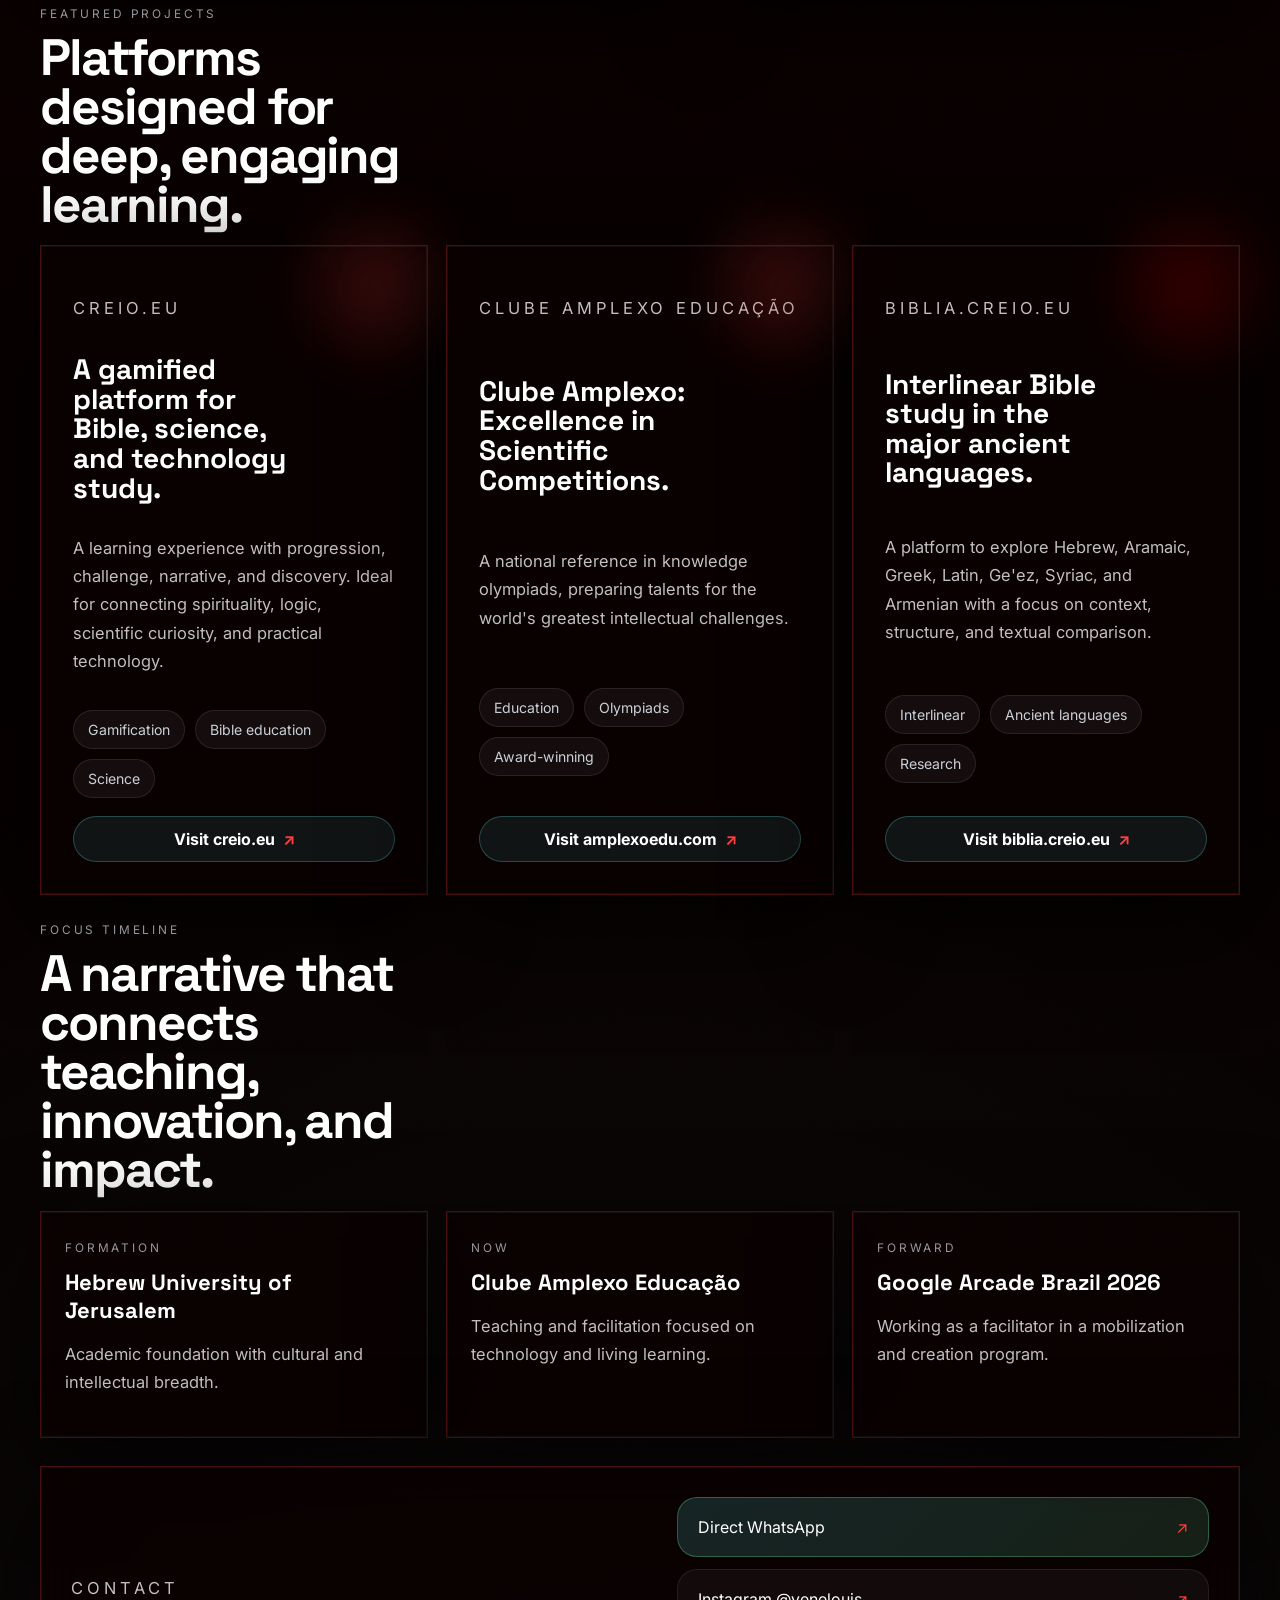
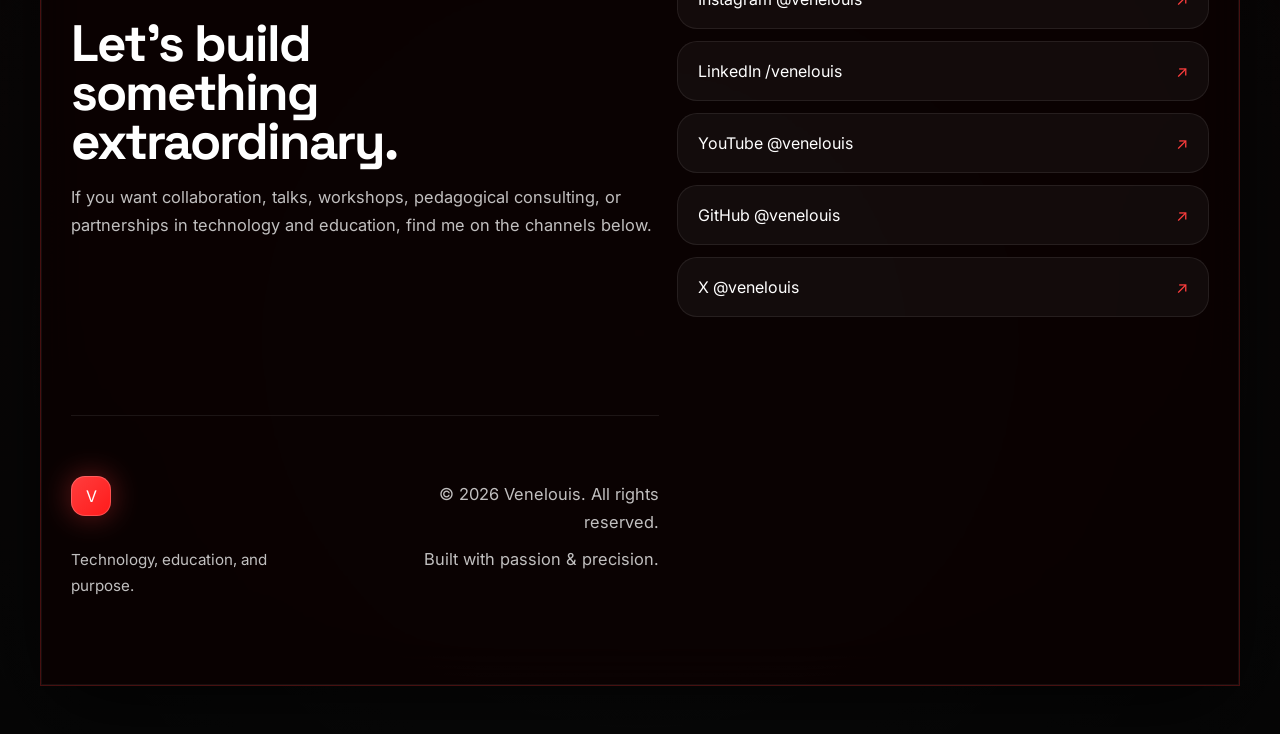
==== commit bd78e81a: "refactor: rebrand site theme to a red aesthetic by updating color variables and removing glitch anim" ====
--- a/index.html
+++ b/index.html
@@ -72,7 +72,6 @@
             <div class="portrait-card">
               <div class="portrait-frame portrait-photo-frame">
                 <img src="assets/vene.png" alt="Foto de Venelouis" />
-                <div class="portrait-overlay" aria-hidden="true"></div>
               </div>
 
               <div class="data-chip data-chip-left">
--- a/styles.css
+++ b/styles.css
@@ -1,19 +1,24 @@
 :root {
   color-scheme: dark;
-  --bg: #04070d;
-  --bg-soft: rgba(8, 14, 24, 0.72);
-  --panel: rgba(8, 16, 29, 0.72);
-  --panel-border: rgba(132, 255, 239, 0.16);
-  --text: #edf5ff;
-  --muted: rgba(237, 245, 255, 0.72);
+  --bg: #000000;
+  --bg-soft: rgba(15, 0, 0, 0.85);
+  --panel: rgba(20, 0, 0, 0.85);
+  --panel-border: rgba(255, 0, 0, 0.24);
+  --text: #ffffff;
+  --muted: rgba(255, 255, 255, 0.75);
   --line: rgba(255, 255, 255, 0.08);
-  --cyan: #6ff8ff;
-  --green: #71ffb0;
-  --violet: #8ba0ff;
-  --gold: #ffd36c;
-  --shadow: 0 24px 90px rgba(0, 0, 0, 0.6);
-  --glass: rgba(10, 18, 30, 0.7);
-  --glass-border: rgba(111, 248, 255, 0.15);
+  --red: #ff3e3e;
+  --red-bright: #ff1a1a;
+  --red-soft: #ff5e5e;
+  --white: #ffffff;
+  --shadow: 0 24px 90px rgba(0, 0, 0, 0.8);
+  --glass: rgba(10, 0, 0, 0.8);
+  --glass-border: rgba(255, 62, 62, 0.25);
+  /* Mapping legacy variables to keep layout working with minimal changes */
+  --cyan: var(--red);
+  --green: var(--red-bright);
+  --violet: var(--red-soft);
+  --gold: var(--white);
 }
 
 * {
@@ -29,10 +34,10 @@
   font-family: "Inter", "Segoe UI", sans-serif;
   color: var(--text);
   background:
-    radial-gradient(circle at top left, rgba(33, 121, 255, 0.18), transparent 28%),
-    radial-gradient(circle at 85% 10%, rgba(113, 255, 176, 0.14), transparent 25%),
-    radial-gradient(circle at 50% 90%, rgba(139, 160, 255, 0.14), transparent 30%),
-    linear-gradient(180deg, #04070d 0%, #060a13 42%, #04070d 100%);
+    radial-gradient(circle at top left, rgba(255, 0, 0, 0.12), transparent 35%),
+    radial-gradient(circle at 85% 10%, rgba(255, 0, 0, 0.08), transparent 30%),
+    radial-gradient(circle at 50% 90%, rgba(255, 255, 255, 0.05), transparent 40%),
+    linear-gradient(180deg, #000000 0%, #0a0000 42%, #000000 100%);
   min-height: 100vh;
   overflow-x: hidden;
 }
@@ -96,13 +101,13 @@
 }
 
 .glow-a {
-  background: radial-gradient(circle, rgba(111, 248, 255, 0.22), transparent 35%);
+  background: radial-gradient(circle, rgba(255, 0, 0, 0.15), transparent 45%);
   top: -10%;
   left: -10%;
 }
 
 .glow-b {
-  background: radial-gradient(circle, rgba(113, 255, 176, 0.16), transparent 38%);
+  background: radial-gradient(circle, rgba(255, 62, 62, 0.12), transparent 45%);
   right: -12%;
   bottom: -12%;
 }
@@ -125,9 +130,9 @@
   justify-content: space-between;
   gap: 20px;
   padding: 14px 16px;
-  border: 1px solid rgba(255, 255, 255, 0.08);
-  background: rgba(5, 10, 20, 0.55);
-  backdrop-filter: blur(18px);
+  border: 1px solid rgba(255, 255, 255, 0.12);
+  background: rgba(5, 0, 0, 0.65);
+  backdrop-filter: blur(22px);
   border-radius: 22px;
   box-shadow: var(--shadow);
 }
@@ -147,15 +152,15 @@
   display: grid;
   place-items: center;
   border-radius: 14px;
-  color: #04111a;
-  background: linear-gradient(135deg, var(--cyan), var(--green));
-  box-shadow: 0 0 0 1px rgba(255, 255, 255, 0.18) inset, 0 0 30px rgba(111, 248, 255, 0.3);
+  color: #ffffff;
+  background: linear-gradient(135deg, var(--red), var(--red-bright));
+  box-shadow: 0 0 0 1px rgba(255, 255, 255, 0.2) inset, 0 0 30px rgba(255, 62, 62, 0.4);
   transition: transform 0.3s cubic-bezier(0.34, 1.56, 0.64, 1), box-shadow 0.3s ease;
 }
 
 .brand:hover .brand-mark {
   transform: scale(1.1) rotate(5deg);
-  box-shadow: 0 0 0 1px rgba(255, 255, 255, 0.18) inset, 0 0 45px rgba(111, 248, 255, 0.5);
+  box-shadow: 0 0 0 1px rgba(255, 255, 255, 0.25) inset, 0 0 45px rgba(255, 62, 62, 0.6);
 }
 
 .brand-text {
@@ -183,7 +188,7 @@
   min-height: 38px;
   padding: 0 14px;
   border-radius: 999px;
-  border: 1px solid rgba(111, 248, 255, 0.18);
+  border: 1px solid rgba(255, 62, 62, 0.22);
   color: var(--text);
   background: rgba(255, 255, 255, 0.04);
   font: inherit;
@@ -197,8 +202,8 @@
 
 .lang-toggle:hover {
   transform: translateY(-1px);
-  border-color: rgba(111, 248, 255, 0.34);
-  background: rgba(111, 248, 255, 0.08);
+  border-color: rgba(255, 62, 62, 0.45);
+  background: rgba(255, 62, 62, 0.12);
 }
 
 .hero-grid {
@@ -234,7 +239,7 @@
 }
 
 .hero-copy h1 span {
-  background: linear-gradient(90deg, var(--cyan), var(--green), var(--violet));
+  background: linear-gradient(90deg, var(--red), var(--red-bright), var(--red-soft));
   -webkit-background-clip: text;
   background-clip: text;
   color: transparent;
@@ -287,9 +292,9 @@
 }
 
 .btn-primary {
-  color: #031016;
-  background: linear-gradient(135deg, var(--cyan), var(--green));
-  box-shadow: 0 18px 50px rgba(111, 248, 255, 0.24);
+  color: #ffffff;
+  background: linear-gradient(135deg, var(--red), var(--red-bright));
+  box-shadow: 0 18px 50px rgba(255, 62, 62, 0.3);
 }
 
 .btn-secondary {
@@ -337,9 +342,9 @@
   border-radius: 34px;
   padding: 22px;
   background:
-    linear-gradient(180deg, rgba(255, 255, 255, 0.08), rgba(255, 255, 255, 0.02)),
-    rgba(7, 13, 24, 0.72);
-  border: 1px solid rgba(132, 255, 239, 0.16);
+    linear-gradient(180deg, rgba(255, 255, 255, 0.06), rgba(255, 255, 255, 0.02)),
+    rgba(10, 0, 0, 0.85);
+  border: 1px solid rgba(255, 62, 62, 0.2);
   box-shadow: var(--shadow), 0 0 0 1px rgba(255, 255, 255, 0.03) inset;
   overflow: visible; /* Allow chips and glow to extend */
   display: flex;
@@ -358,18 +363,18 @@
 
 .portrait-card::before {
   background:
-    radial-gradient(circle at 50% 22%, rgba(111, 248, 255, 0.18), transparent 18%),
-    linear-gradient(135deg, rgba(113, 255, 176, 0.12), transparent 50%, rgba(139, 160, 255, 0.1));
+    radial-gradient(circle at 50% 22%, rgba(255, 62, 62, 0.15), transparent 22%),
+    linear-gradient(135deg, rgba(255, 0, 0, 0.08), transparent 50%, rgba(255, 255, 255, 0.05));
   mix-blend-mode: screen;
 }
 
 .portrait-card::after {
-  background: linear-gradient(180deg, transparent 0%, var(--cyan) 50%, transparent 100%);
+  background: linear-gradient(180deg, transparent 0%, var(--red) 50%, transparent 100%);
   height: 2px;
   width: 100%;
   top: 0;
   left: 0;
-  opacity: 0.3;
+  opacity: 0.5;
   filter: blur(4px);
   animation: scan-vertical 4s linear infinite;
 }
@@ -383,13 +388,13 @@
   position: absolute;
   top: 50%;
   left: 50%;
-  width: min(66vw, 280px);
+  width: min(50vw, 200px);
   aspect-ratio: 1;
   transform: translate(-50%, -50%);
   border-radius: 50%;
   overflow: hidden;
-  border: 1px solid rgba(255, 255, 255, 0.12);
-  background: rgba(3, 7, 14, 0.55);
+  border: 2px solid rgba(255, 62, 62, 0.3);
+  background: rgba(5, 0, 0, 0.6);
 }
 
 .portrait-photo-frame {
@@ -402,38 +407,10 @@
   object-fit: cover;
   object-position: center 18%;
   transform: scale(1.04);
-  filter: saturate(1.06) contrast(1.04);
-  animation: glitch-skew 4s infinite step-end;
-}
-
-@keyframes glitch-skew {
-  0% { transform: scale(1.04) skew(0deg); }
-  2% { transform: scale(1.1) skew(5deg) translateX(2px); filter: contrast(1.5) brightness(1.2); }
-  4% { transform: scale(1.04) skew(0deg); filter: none; }
-  60% { transform: scale(1.04) skew(0deg); }
-  62% { transform: scale(1.1) skew(-10deg) translateY(-2px); filter: saturate(3); }
-  64% { transform: scale(1.04) skew(0deg); filter: none; }
-}
-
-.portrait-overlay {
-  position: absolute;
-  inset: 0;
-  background:
-    radial-gradient(circle at 50% 28%, rgba(111, 248, 255, 0.2), transparent 26%),
-    radial-gradient(circle at 50% 56%, rgba(113, 255, 176, 0.12), transparent 28%),
-    linear-gradient(180deg, rgba(2, 5, 11, 0.02) 0%, rgba(2, 5, 11, 0.25) 100%);
-  mix-blend-mode: screen;
-  pointer-events: none;
-  animation: glitch-color 5s infinite;
-}
-
-@keyframes glitch-color {
-  0%, 100% { opacity: 0.5; filter: hue-rotate(0deg); }
-  10% { opacity: 0.8; filter: hue-rotate(90deg); }
-  11% { opacity: 0.5; filter: hue-rotate(0deg); }
-  50% { opacity: 0.6; filter: hue-rotate(-45deg); }
-  51% { opacity: 0.5; filter: hue-rotate(0deg); }
-}
+  filter: saturate(1.1) contrast(1.1);
+}
+
+/* Glitch animations removed */
 
 .data-chip {
   position: absolute;
@@ -463,22 +440,22 @@
 }
 
 .data-chip-left {
-  top: 54px;
-  left: -20px;
-  transform: translateX(-15%);
+  top: 40px;
+  left: 20px;
+  transform: translateX(-40%);
 }
 
 .data-chip-right {
-  right: -20px;
-  bottom: 54px;
-  transform: translateX(15%);
+  right: 20px;
+  bottom: 40px;
+  transform: translateX(40%);
 }
 
 .orbit {
   position: absolute;
   border-radius: 50%;
-  border: 1px solid rgba(111, 248, 255, 0.22);
-  box-shadow: 0 0 0 1px rgba(113, 255, 176, 0.08) inset, 0 0 30px rgba(111, 248, 255, 0.08);
+  border: 1px solid rgba(255, 62, 62, 0.25);
+  box-shadow: 0 0 0 1px rgba(255, 255, 255, 0.05) inset, 0 0 30px rgba(255, 62, 62, 0.12);
 }
 
 .orbit-one {
@@ -496,7 +473,7 @@
   left: 50%;
   top: 50%;
   transform: translate(-50%, -50%);
-  border-color: rgba(139, 160, 255, 0.18);
+  border-color: rgba(255, 255, 255, 0.15);
   animation: spin 26s linear reverse infinite;
 }
 
@@ -636,7 +613,7 @@
 .project-link::after {
   content: "↗";
   margin-left: 8px;
-  color: var(--cyan);
+  color: var(--red);
 }
 
 .project-link:hover {
@@ -658,7 +635,7 @@
   border-radius: 50%;
   right: -60px;
   top: -70px;
-  background: radial-gradient(circle, rgba(111, 248, 255, 0.26), transparent 62%);
+  background: radial-gradient(circle, rgba(255, 62, 62, 0.28), transparent 62%);
 }
 
 .project-glow-b {
@@ -667,7 +644,7 @@
   border-radius: 50%;
   right: -60px;
   top: -70px;
-  background: radial-gradient(circle, rgba(113, 255, 176, 0.24), transparent 62%);
+  background: radial-gradient(circle, rgba(255, 0, 0, 0.26), transparent 62%);
 }
 
 .timeline-grid {
@@ -716,12 +693,12 @@
 
 .socials a::after {
   content: "↗";
-  color: var(--cyan);
+  color: var(--red);
 }
 
 .socials-cta::after {
   content: "●";
-  color: var(--green);
+  color: var(--red-bright);
 }
 
 .socials a:hover {
@@ -747,18 +724,21 @@
   display: flex;
   flex-direction: column;
   gap: 16px;
-  max-width: 300px;
+  max-width: 400px;
 }
 
 .footer-brand p {
-  font-size: 0.9rem;
+  font-size: 0.95rem;
   color: var(--muted);
 }
 
 .footer-meta {
+  display: flex;
+  flex-direction: column;
+  align-items: flex-end;
   text-align: right;
   font-size: 0.85rem;
-  color: rgba(237, 245, 255, 0.5);
+  color: rgba(237, 245, 255, 0.4);
 }
 
 .footer-meta p {
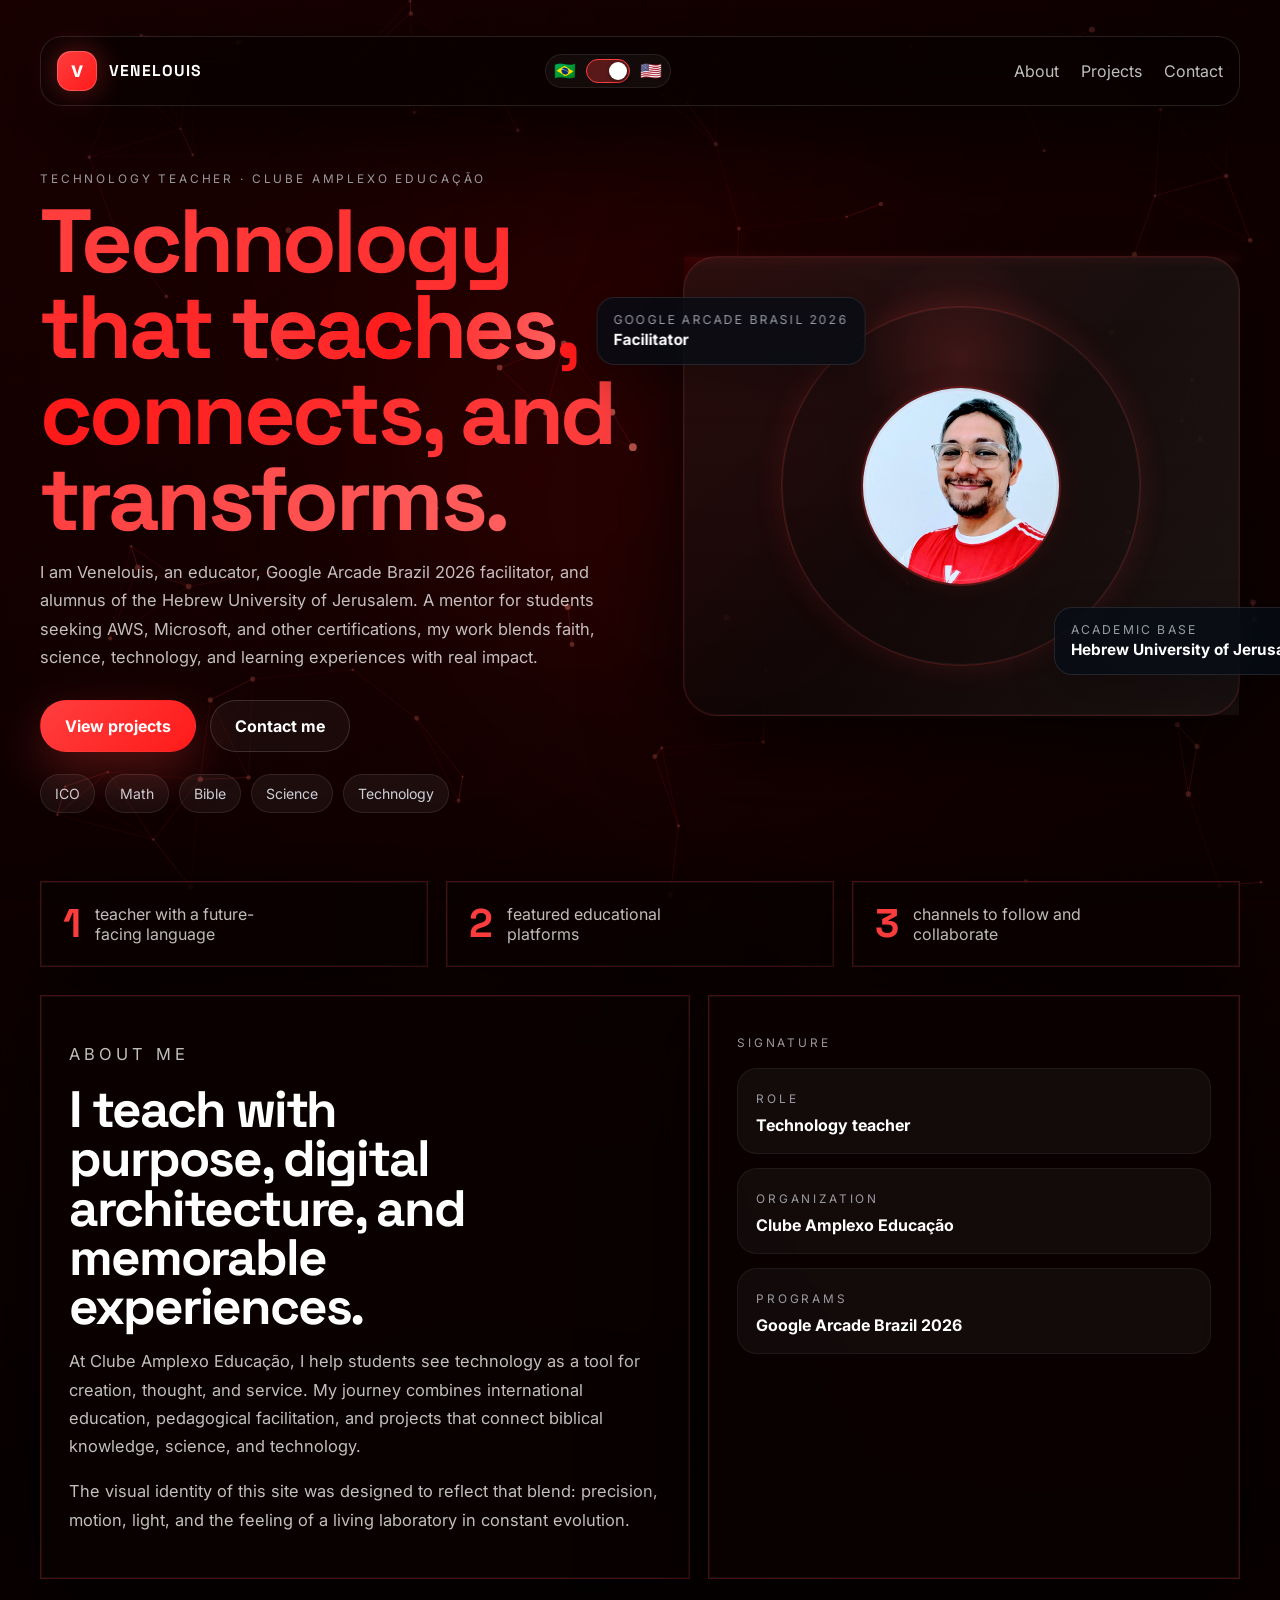
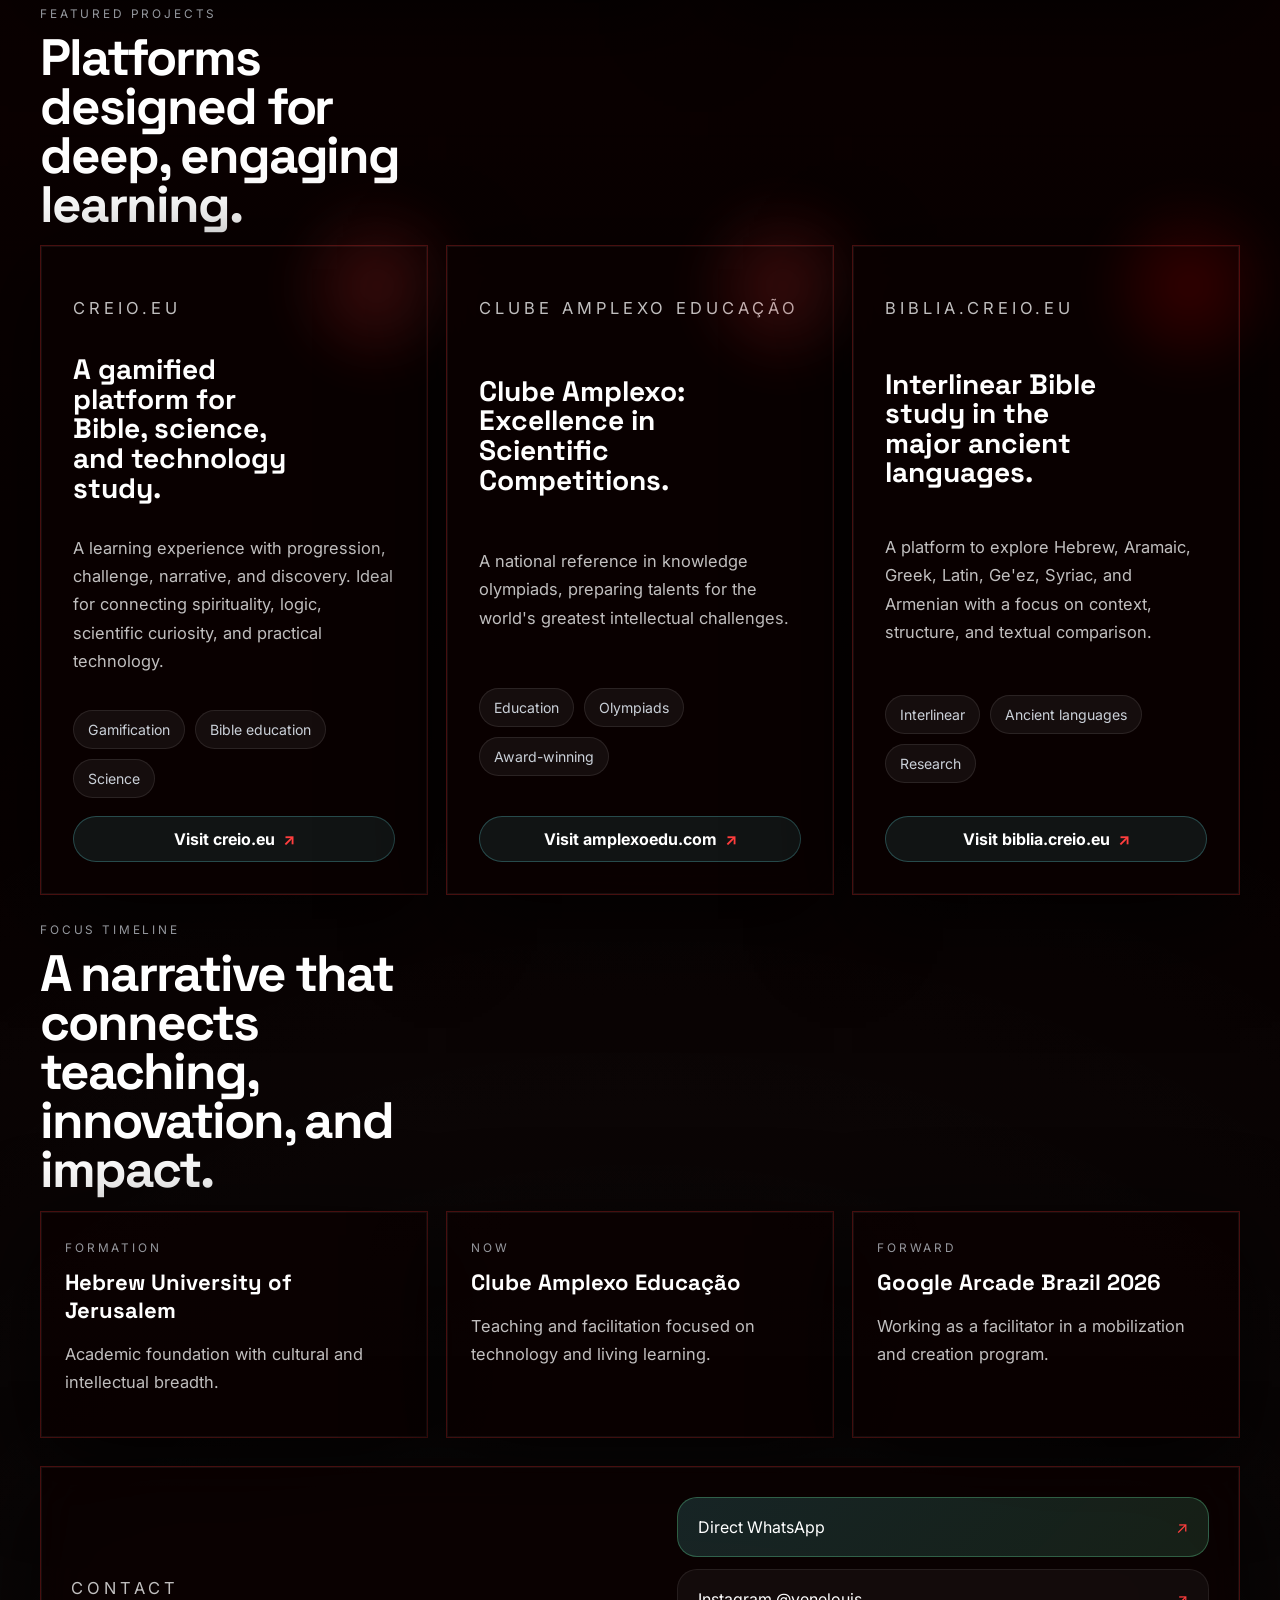
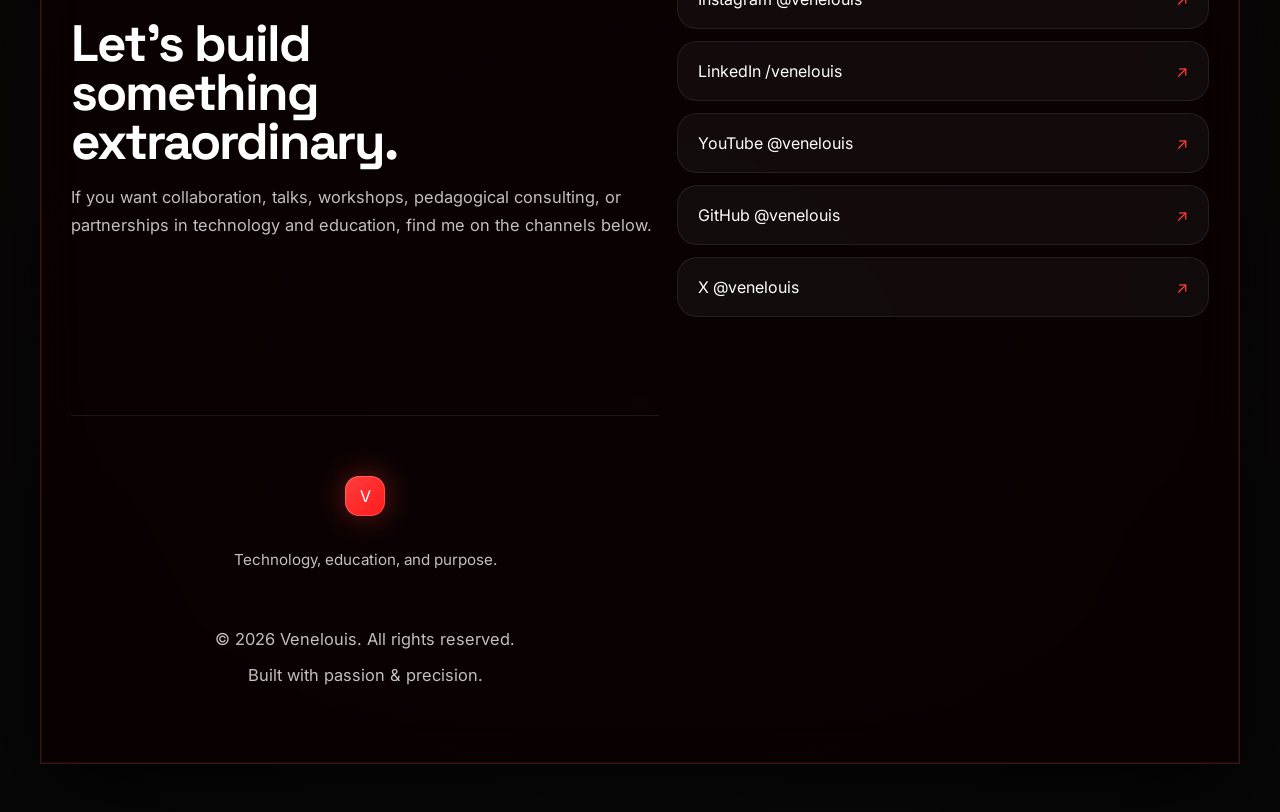
==== commit 3cf10a08: "feat: implement responsive mobile navigation menu and replace text-based language toggle with animat" ====
--- a/index.html
+++ b/index.html
@@ -32,13 +32,24 @@
             <span class="brand-text">Venelouis</span>
           </a>
 
-          <div class="topbar-links">
+          <div class="topbar-actions">
+            <div class="lang-switch-wrapper">
+              <span class="flag-icon">🇧🇷</span>
+              <button class="lang-switch" id="langToggle" aria-label="Alternar idioma" role="switch" aria-checked="false">
+                <span class="lang-switch-thumb"></span>
+              </button>
+              <span class="flag-icon">🇺🇸</span>
+            </div>
+
+            <button class="menu-toggle" id="menuToggle" aria-label="Menu" aria-expanded="false">
+              <span class="hamburger"></span>
+            </button>
+          </div>
+
+          <div class="topbar-links" id="navLinks">
             <a href="#sobre" data-i18n="nav.about">Sobre</a>
             <a href="#projetos" data-i18n="nav.projects">Projetos</a>
             <a href="#contato" data-i18n="nav.contact">Contato</a>
-            <button class="lang-toggle" id="langToggle" type="button" aria-label="Alternar idioma">
-              EN
-            </button>
           </div>
         </nav>
 
--- a/styles.css
+++ b/styles.css
@@ -168,11 +168,66 @@
   font-size: 0.98rem;
 }
 
+.topbar-actions {
+  display: flex;
+  align-items: center;
+  gap: 16px;
+}
+
 .topbar-links {
   display: flex;
-  gap: 18px;
+  gap: 22px;
   color: var(--muted);
   align-items: center;
+}
+
+.menu-toggle {
+  display: none;
+  position: relative;
+  width: 40px;
+  height: 40px;
+  border-radius: 12px;
+  border: 1px solid rgba(255, 62, 62, 0.2);
+  background: rgba(255, 255, 255, 0.05);
+  cursor: pointer;
+  align-items: center;
+  justify-content: center;
+}
+
+.hamburger {
+  position: relative;
+  width: 20px;
+  height: 2px;
+  background: var(--white);
+  transition: background 0.3s ease;
+}
+
+.hamburger::before,
+.hamburger::after {
+  content: "";
+  position: absolute;
+  left: 0;
+  width: 20px;
+  height: 2px;
+  background: var(--white);
+  transition: transform 0.3s ease, top 0.3s ease, bottom 0.3s ease;
+}
+
+.hamburger::before { top: -6px; }
+.hamburger::after { bottom: -6px; }
+
+.menu-toggle[aria-expanded="true"] .hamburger {
+  background: transparent;
+}
+
+.menu-toggle[aria-expanded="true"] .hamburger::before {
+  top: 0;
+  transform: rotate(45deg);
+}
+
+.menu-toggle[aria-expanded="true"] .hamburger::after {
+  bottom: 0;
+  transform: rotate(-45deg);
 }
 
 .topbar-links a {
@@ -184,26 +239,56 @@
   transform: translateY(-1px);
 }
 
-.lang-toggle {
-  min-height: 38px;
-  padding: 0 14px;
+.lang-switch-wrapper {
+  display: flex;
+  align-items: center;
+  gap: 10px;
+  background: rgba(255, 255, 255, 0.04);
+  padding: 4px 8px;
   border-radius: 999px;
-  border: 1px solid rgba(255, 62, 62, 0.22);
-  color: var(--text);
-  background: rgba(255, 255, 255, 0.04);
-  font: inherit;
-  font-size: 0.78rem;
-  font-weight: 800;
-  letter-spacing: 0.18em;
-  text-transform: uppercase;
+  border: 1px solid rgba(255, 255, 255, 0.08);
+}
+
+.flag-icon {
+  font-size: 1.1rem;
+  line-height: 1;
+}
+
+.lang-switch {
+  position: relative;
+  width: 44px;
+  height: 24px;
+  border-radius: 999px;
+  background: rgba(255, 255, 255, 0.1);
+  border: 1px solid rgba(255, 62, 62, 0.2);
   cursor: pointer;
-  transition: transform 180ms ease, border-color 180ms ease, background 180ms ease;
-}
-
-.lang-toggle:hover {
-  transform: translateY(-1px);
+  padding: 0;
+  transition: background 0.3s ease, border-color 0.3s ease;
+}
+
+.lang-switch-thumb {
+  position: absolute;
+  top: 2px;
+  left: 2px;
+  width: 18px;
+  height: 18px;
+  border-radius: 50%;
+  background: var(--white);
+  box-shadow: 0 2px 4px rgba(0, 0, 0, 0.4);
+  transition: transform 0.3s cubic-bezier(0.34, 1.56, 0.64, 1);
+}
+
+.lang-switch[aria-checked="true"] {
+  background: rgba(255, 62, 62, 0.3);
+  border-color: var(--red);
+}
+
+.lang-switch[aria-checked="true"] .lang-switch-thumb {
+  transform: translateX(20px);
+}
+
+.lang-switch:hover {
   border-color: rgba(255, 62, 62, 0.45);
-  background: rgba(255, 62, 62, 0.12);
 }
 
 .hero-grid {
@@ -715,14 +800,16 @@
 
 .footer-grid {
   display: flex;
-  justify-content: space-between;
-  align-items: flex-start;
-  gap: 40px;
+  flex-direction: column;
+  align-items: center;
+  text-align: center;
+  gap: 32px;
 }
 
 .footer-brand {
   display: flex;
   flex-direction: column;
+  align-items: center;
   gap: 16px;
   max-width: 400px;
 }
@@ -735,10 +822,10 @@
 .footer-meta {
   display: flex;
   flex-direction: column;
-  align-items: flex-end;
-  text-align: right;
+  align-items: center;
+  text-align: center;
   font-size: 0.85rem;
-  color: rgba(237, 245, 255, 0.4);
+  color: rgba(255, 255, 255, 0.4);
 }
 
 .footer-meta p {
@@ -747,11 +834,7 @@
 
 @media (max-width: 768px) {
   .footer-grid {
-    flex-direction: column;
-    text-align: center;
-  }
-  .footer-meta {
-    text-align: center;
+    gap: 24px;
   }
 }
 
@@ -762,6 +845,9 @@
 
 .reveal.is-visible {
   animation: rise 900ms ease both, floaty 9s ease-in-out infinite;
+  backface-visibility: hidden;
+  perspective: 1000px;
+  will-change: transform, opacity;
 }
 
 .hero-copy.reveal {
@@ -800,12 +886,10 @@
   from {
     opacity: 0;
     transform: translateY(30px) scale(0.98);
-    filter: blur(8px);
   }
   to {
     opacity: 1;
     transform: translateY(0) scale(1);
-    filter: blur(0);
   }
 }
 
@@ -840,12 +924,39 @@
   }
 
   .topbar {
+    padding: 12px 16px;
+  }
+
+  .menu-toggle {
+    display: flex;
+  }
+
+  .topbar-links {
+    position: fixed;
+    top: 0;
+    right: 0;
+    bottom: 0;
+    width: 280px;
+    background: rgba(10, 0, 0, 0.95);
+    backdrop-filter: blur(20px);
     flex-direction: column;
+    padding: 100px 32px;
     align-items: flex-start;
-  }
-
-  .topbar-links {
-    flex-wrap: wrap;
+    gap: 32px;
+    border-left: 1px solid rgba(255, 62, 62, 0.2);
+    transform: translateX(100%);
+    transition: transform 0.4s cubic-bezier(0.4, 0, 0.2, 1);
+    z-index: 1000;
+  }
+
+  .topbar-links.is-active {
+    transform: translateX(0);
+  }
+
+  .topbar-links a {
+    font-size: 1.5rem;
+    font-weight: 700;
+    color: var(--white);
   }
 
   .hero-grid {
@@ -896,6 +1007,13 @@
   .timeline-item,
   .contact {
     padding: 24px;
+    backdrop-filter: blur(12px); /* Reduced blur for mobile performance */
+  }
+
+  .topbar {
+    flex-direction: column;
+    align-items: flex-start;
+    backdrop-filter: blur(12px); /* Reduced blur for mobile performance */
   }
 
   .data-chip-left,
@@ -979,8 +1097,8 @@
   }
 
   .topbar-links a,
-  .lang-toggle {
-    font-size: 0.72rem;
+  .flag-icon {
+    font-size: 0.8rem;
   }
 
   .socials a {
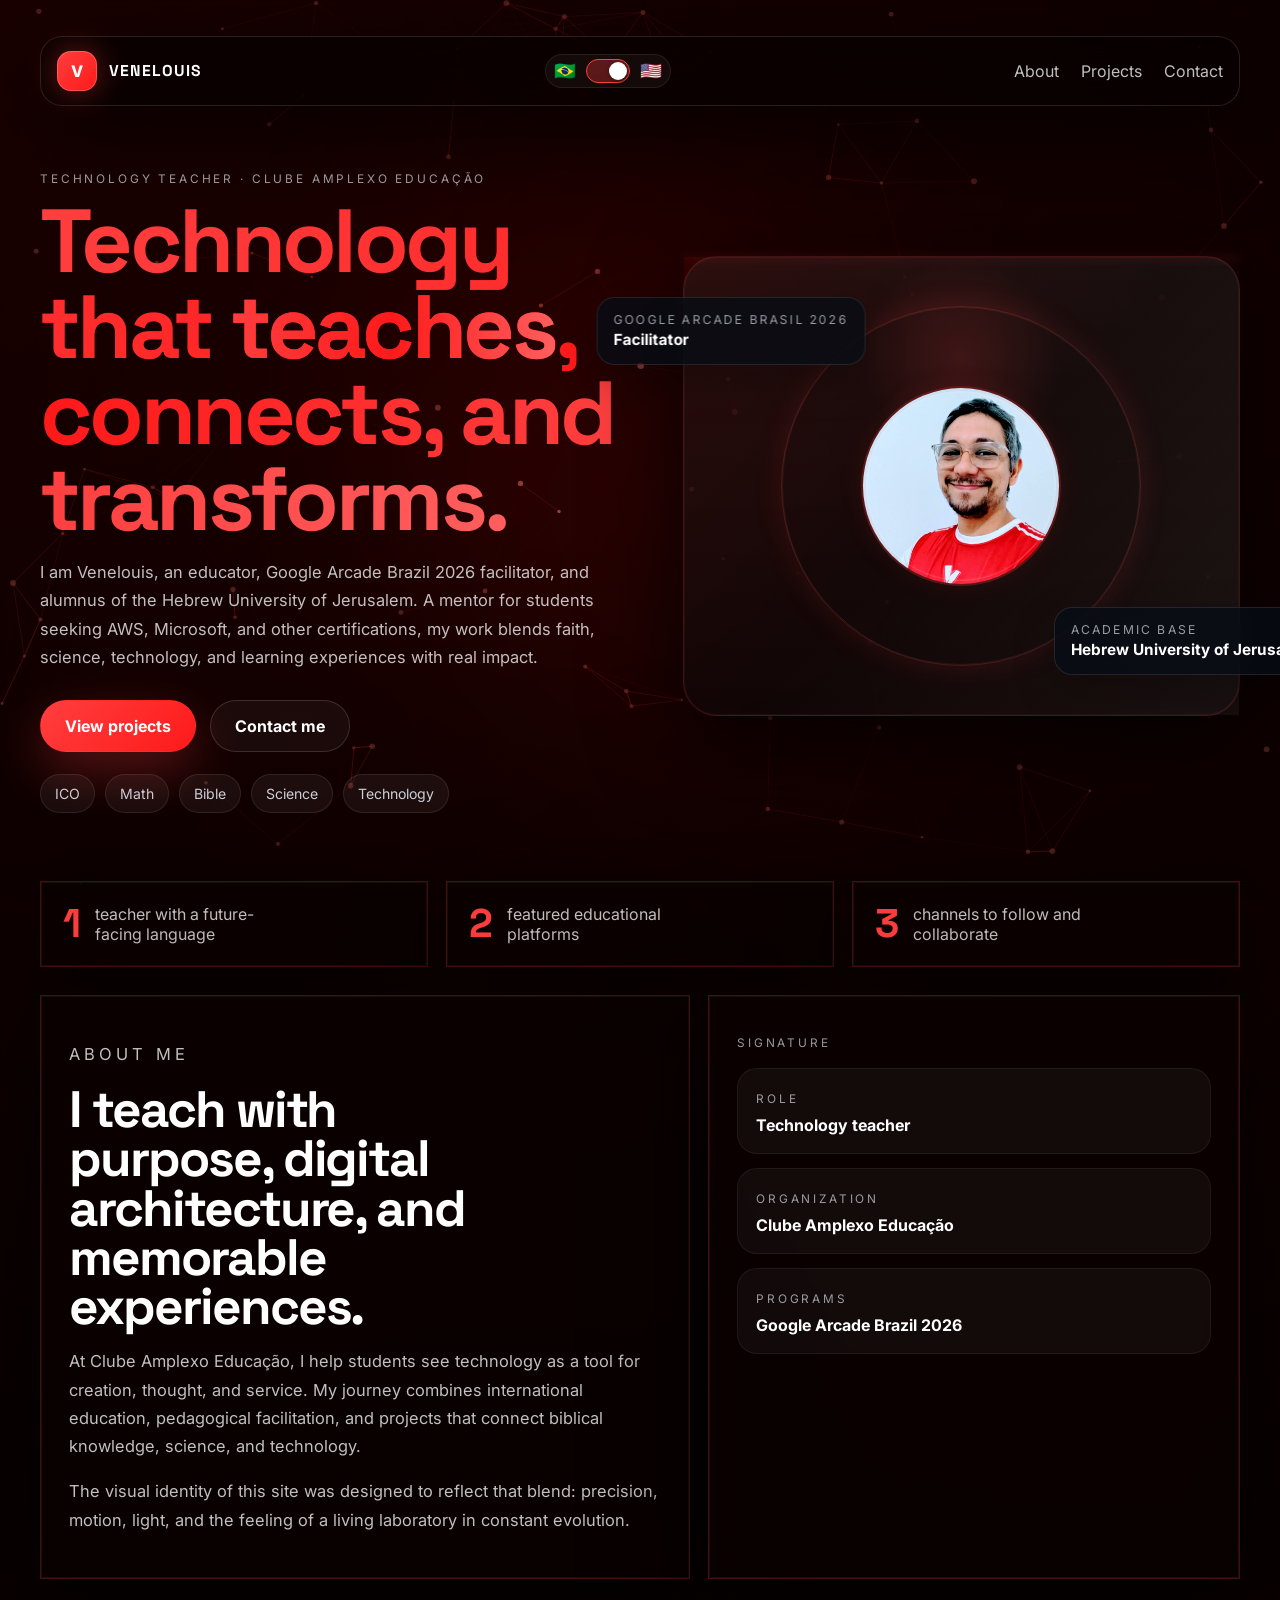
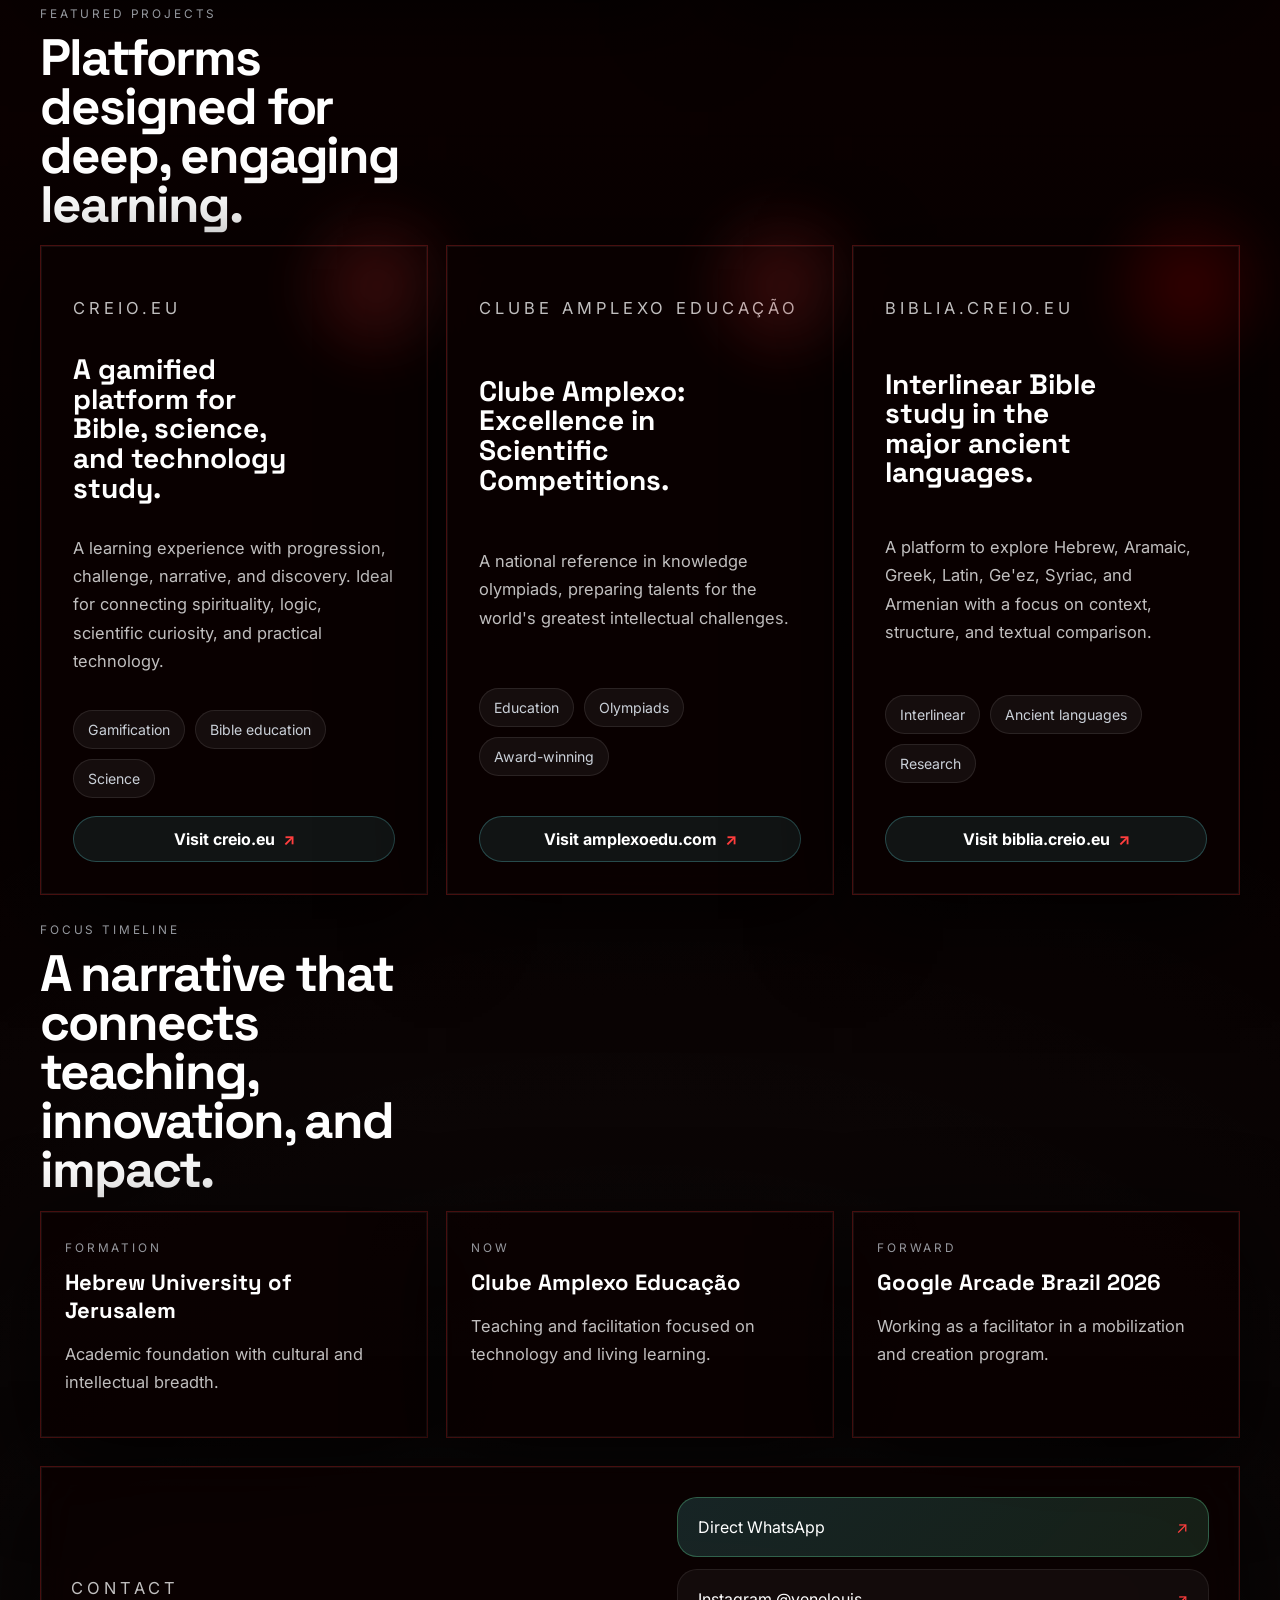
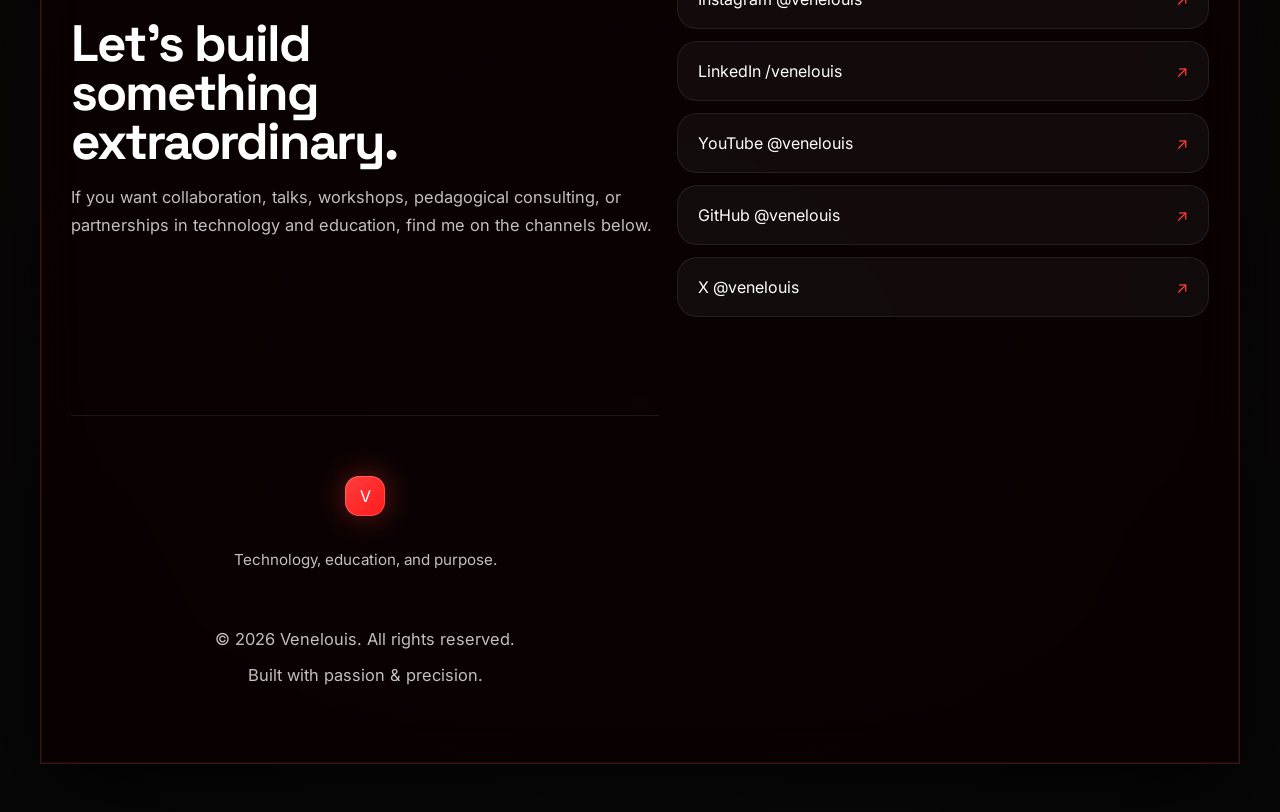
==== commit 10730807: "feat: add Open Graph metadata and sharing image for social media optimization" ====
--- a/index.html
+++ b/index.html
@@ -3,10 +3,28 @@
   <head>
     <meta charset="UTF-8" />
     <meta name="viewport" content="width=device-width, initial-scale=1.0" />
-    <meta
-      name="description"
-      content="Venelouis - professor de tecnologia, facilitador Google Arcade Brasil 2026 e criador de projetos educacionais em Bíblia, ciência e tecnologia."
-    />
+    <meta name="description" content="Venelouis - professor de tecnologia, facilitador Google Arcade Brasil 2026 e criador de projetos educacionais em Bíblia, ciência e tecnologia." />
+    <meta name="keywords" content="Venelouis, tecnologia, educação, Google Arcade, Amplexo Educação, Bíblia, ciência, professor, desenvolvedor" />
+    <meta name="author" content="Venelouis" />
+    <link rel="canonical" href="https://venelouis.de/" />
+
+    <!-- Open Graph / Facebook -->
+    <meta property="og:type" content="website" />
+    <meta property="og:url" content="https://venelouis.de/" />
+    <meta property="og:title" content="Venelouis | Tech Educator & Builder" />
+    <meta property="og:description" content="Unindo fé, ciência e tecnologia para criar experiências de aprendizagem com impacto real." />
+    <meta property="og:image" content="https://venelouis.de/assets/sharing.png" />
+
+    <!-- Twitter -->
+    <meta property="twitter:card" content="summary_large_image" />
+    <meta property="twitter:url" content="https://venelouis.de/" />
+    <meta property="twitter:title" content="Venelouis | Tech Educator & Builder" />
+    <meta property="twitter:description" content="Unindo fé, ciência e tecnologia para criar experiências de aprendizagem com impacto real." />
+    <meta property="twitter:image" content="https://venelouis.de/assets/sharing.png" />
+
+    <!-- Favicon -->
+    <link rel="icon" type="image/png" href="assets/vene.png" />
+
     <title>Venelouis | Tech Educator & Builder</title>
     <link rel="preconnect" href="https://fonts.googleapis.com" />
     <link rel="preconnect" href="https://fonts.gstatic.com" crossorigin />
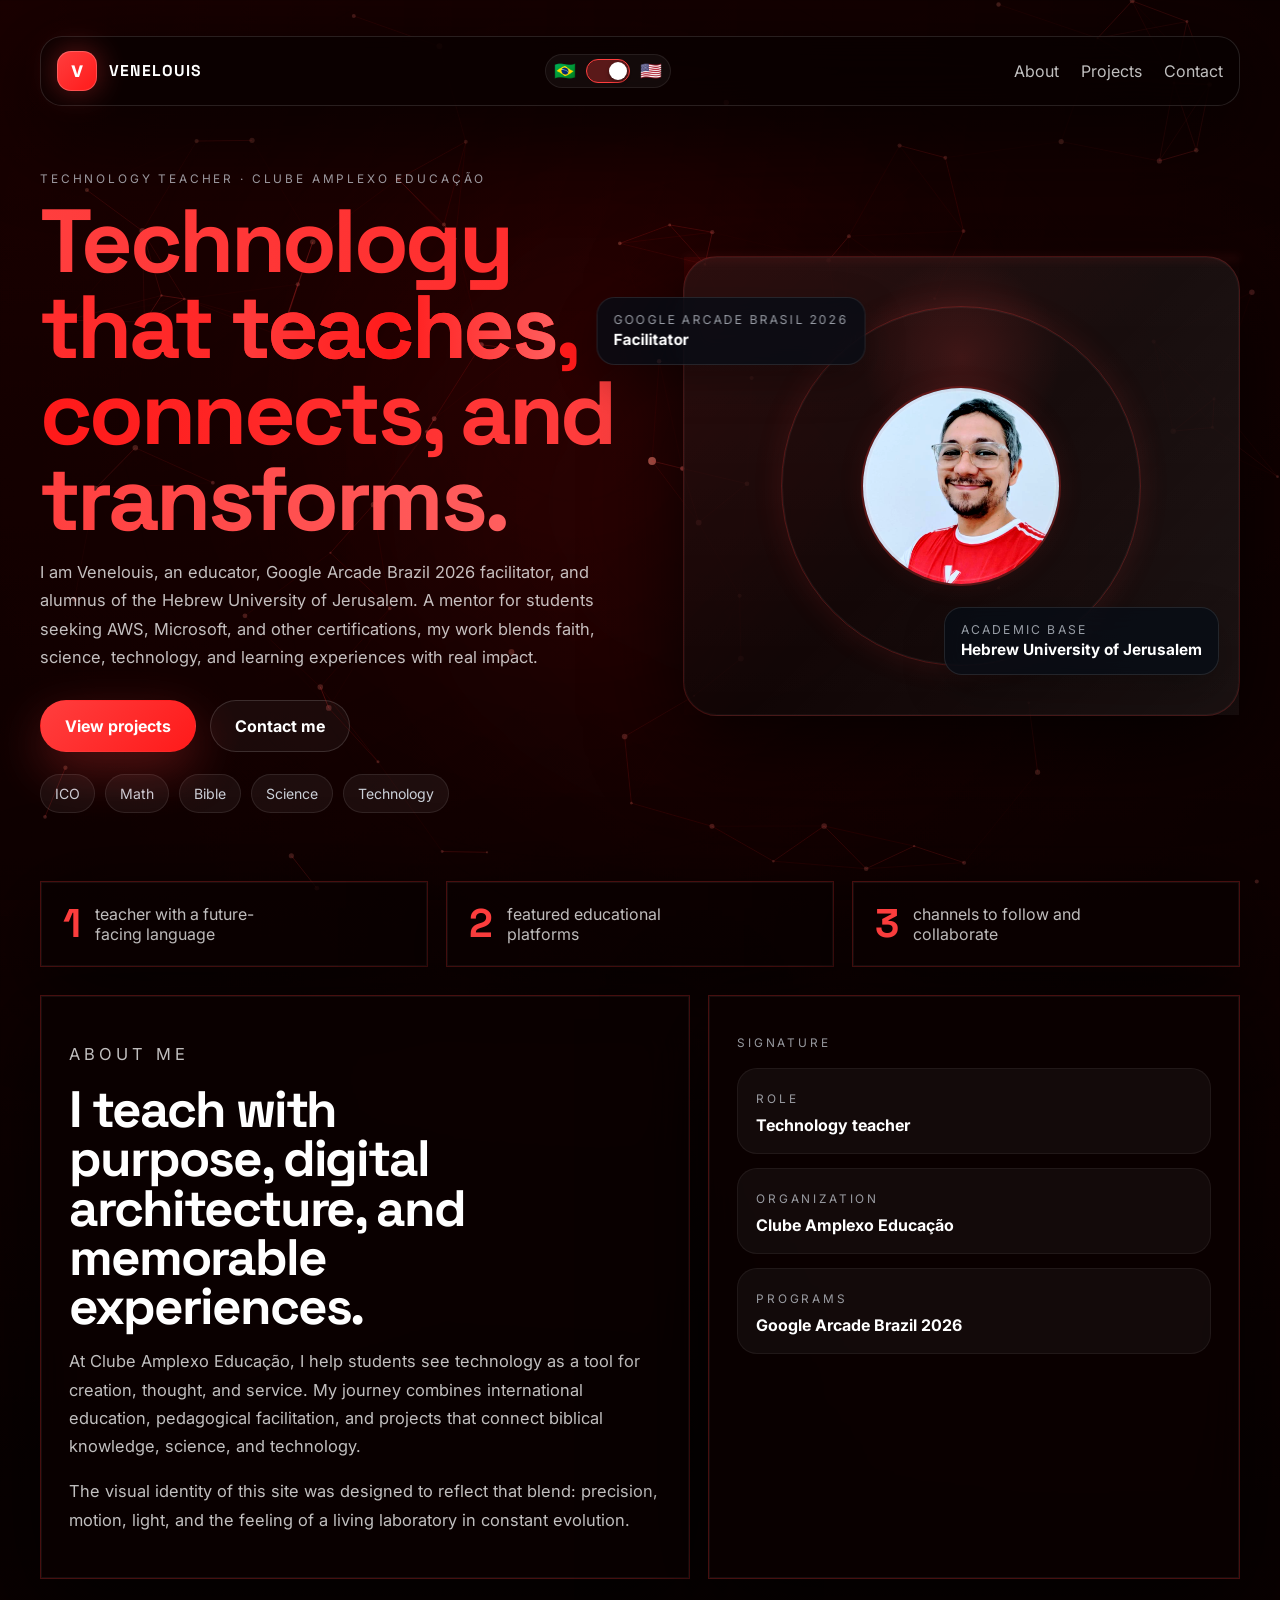
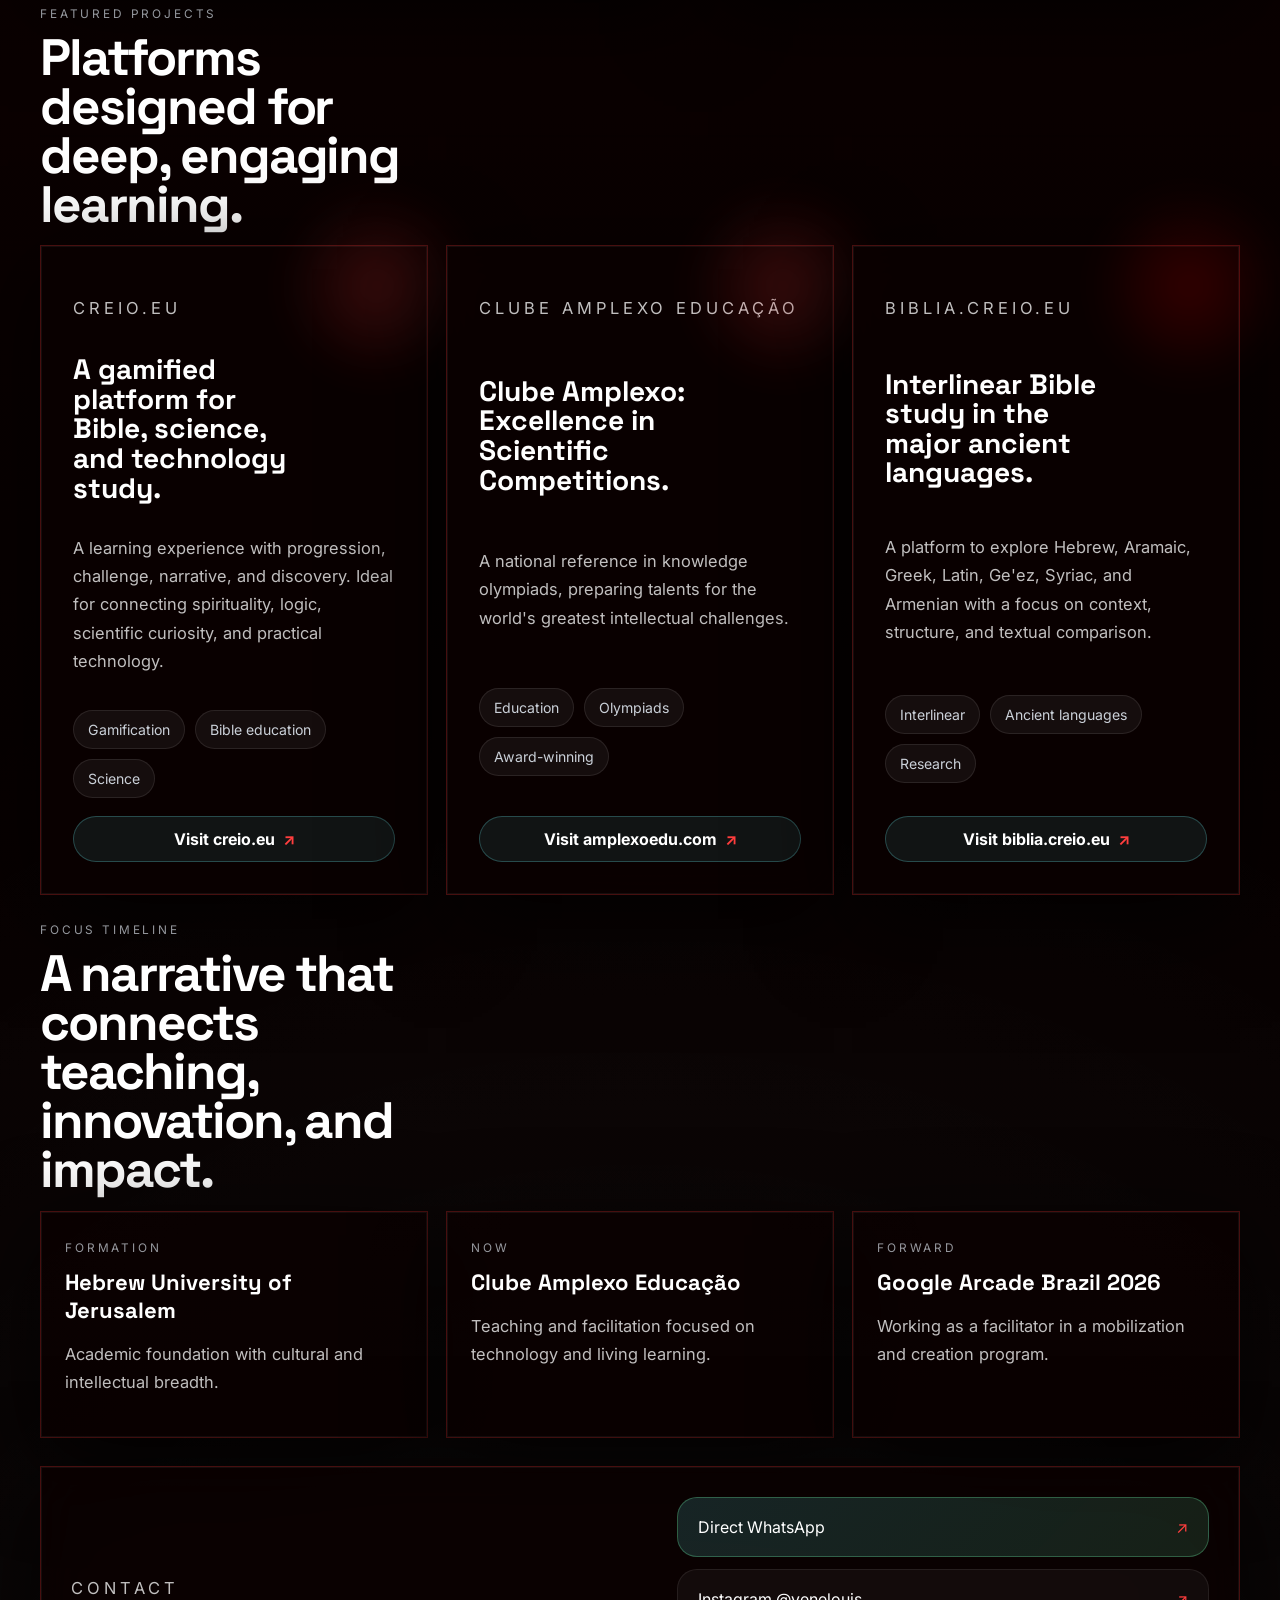
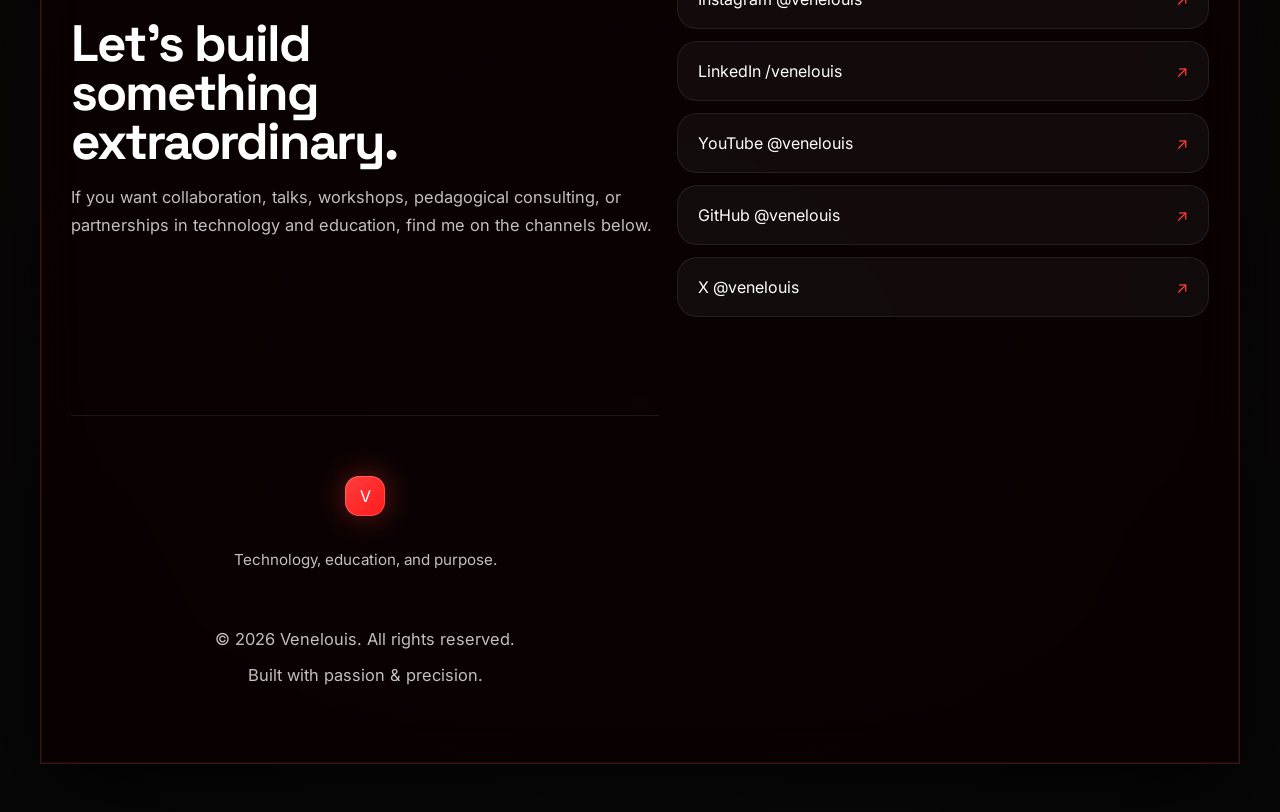
==== commit 15562627: "feat: enhance mobile navigation with aria attributes, add nav scrim, and update academic affiliation" ====
--- a/index.html
+++ b/index.html
@@ -59,10 +59,12 @@
               <span class="flag-icon">🇺🇸</span>
             </div>
 
-            <button class="menu-toggle" id="menuToggle" aria-label="Menu" aria-expanded="false">
+            <button class="menu-toggle" id="menuToggle" aria-label="Menu" aria-expanded="false" aria-controls="navLinks" aria-haspopup="true">
               <span class="hamburger"></span>
             </button>
           </div>
+
+          <div class="nav-scrim" id="navScrim" aria-hidden="true"></div>
 
           <div class="topbar-links" id="navLinks">
             <a href="#sobre" data-i18n="nav.about">Sobre</a>
@@ -109,7 +111,7 @@
               </div>
               <div class="data-chip data-chip-right">
                 <span data-i18n="hero.chipRightLabel">Base acadêmica</span>
-                <strong data-i18n="hero.chipRightValue">Hebraica de Jerusalém</strong>
+                <strong data-i18n="hero.chipRightValue">Universidade Hebraica de Jerusalém</strong>
               </div>
 
               <div class="orbit orbit-one"></div>
--- a/styles.css
+++ b/styles.css
@@ -181,6 +181,10 @@
   align-items: center;
 }
 
+.nav-scrim {
+  display: none;
+}
+
 .menu-toggle {
   display: none;
   position: relative;
@@ -192,6 +196,13 @@
   cursor: pointer;
   align-items: center;
   justify-content: center;
+  transition: transform 260ms cubic-bezier(0.22, 1, 0.36, 1), border-color 220ms ease, background 220ms ease, box-shadow 260ms ease;
+}
+
+.menu-toggle:hover {
+  border-color: rgba(255, 62, 62, 0.42);
+  background: rgba(255, 62, 62, 0.1);
+  box-shadow: 0 0 0 1px rgba(255, 62, 62, 0.18) inset;
 }
 
 .hamburger {
@@ -199,7 +210,7 @@
   width: 20px;
   height: 2px;
   background: var(--white);
-  transition: background 0.3s ease;
+  transition: background 260ms ease, transform 260ms ease;
 }
 
 .hamburger::before,
@@ -210,7 +221,7 @@
   width: 20px;
   height: 2px;
   background: var(--white);
-  transition: transform 0.3s ease, top 0.3s ease, bottom 0.3s ease;
+  transition: transform 260ms cubic-bezier(0.22, 1, 0.36, 1), top 260ms ease, bottom 260ms ease, width 260ms ease;
 }
 
 .hamburger::before { top: -6px; }
@@ -223,11 +234,30 @@
 .menu-toggle[aria-expanded="true"] .hamburger::before {
   top: 0;
   transform: rotate(45deg);
+  width: 19px;
 }
 
 .menu-toggle[aria-expanded="true"] .hamburger::after {
   bottom: 0;
   transform: rotate(-45deg);
+  width: 19px;
+}
+
+.menu-toggle[aria-expanded="true"] {
+  transform: rotate(90deg) scale(1.04);
+  border-color: rgba(255, 62, 62, 0.55);
+  background: rgba(255, 62, 62, 0.14);
+  box-shadow: 0 0 0 1px rgba(255, 62, 62, 0.22) inset, 0 0 26px rgba(255, 62, 62, 0.2);
+  animation: menu-toggle-pulse 1.1s ease;
+}
+
+@keyframes menu-toggle-pulse {
+  0% {
+    box-shadow: 0 0 0 0 rgba(255, 62, 62, 0.32);
+  }
+  100% {
+    box-shadow: 0 0 0 10px rgba(255, 62, 62, 0);
+  }
 }
 
 .topbar-links a {
@@ -533,7 +563,8 @@
 .data-chip-right {
   right: 20px;
   bottom: 40px;
-  transform: translateX(40%);
+  transform: translateX(0);
+  max-width: min(300px, calc(100vw - 44px));
 }
 
 .orbit {
@@ -929,6 +960,30 @@
 
   .menu-toggle {
     display: flex;
+    z-index: 1101;
+  }
+
+  .topbar-actions {
+    margin-left: auto;
+  }
+
+  .nav-scrim {
+    display: block;
+    position: fixed;
+    inset: 0;
+    background: rgba(0, 0, 0, 0.58);
+    backdrop-filter: blur(3px);
+    opacity: 0;
+    visibility: hidden;
+    pointer-events: none;
+    transition: opacity 260ms ease, visibility 260ms ease;
+    z-index: 1090;
+  }
+
+  body.nav-open .nav-scrim {
+    opacity: 1;
+    visibility: visible;
+    pointer-events: auto;
   }
 
   .topbar-links {
@@ -936,27 +991,62 @@
     top: 0;
     right: 0;
     bottom: 0;
-    width: 280px;
-    background: rgba(10, 0, 0, 0.95);
-    backdrop-filter: blur(20px);
+    width: min(84vw, 340px);
+    background: linear-gradient(180deg, rgba(16, 0, 0, 0.98), rgba(6, 0, 0, 0.96));
+    backdrop-filter: blur(14px);
     flex-direction: column;
-    padding: 100px 32px;
+    padding: 92px 24px 28px;
     align-items: flex-start;
-    gap: 32px;
-    border-left: 1px solid rgba(255, 62, 62, 0.2);
-    transform: translateX(100%);
-    transition: transform 0.4s cubic-bezier(0.4, 0, 0.2, 1);
-    z-index: 1000;
+    gap: 14px;
+    border-left: 1px solid rgba(255, 62, 62, 0.28);
+    box-shadow: -24px 0 60px rgba(0, 0, 0, 0.6);
+    transform: translateX(104%);
+    transition: transform 340ms cubic-bezier(0.22, 1, 0.36, 1);
+    z-index: 1100;
+    overflow-y: auto;
+    overscroll-behavior: contain;
+    visibility: hidden;
   }
 
   .topbar-links.is-active {
     transform: translateX(0);
+    visibility: visible;
   }
 
   .topbar-links a {
-    font-size: 1.5rem;
+    width: 100%;
+    padding: 14px 12px;
+    border-radius: 14px;
+    font-size: clamp(1.05rem, 2.8vw, 1.2rem);
     font-weight: 700;
     color: var(--white);
+    border: 1px solid rgba(255, 255, 255, 0.08);
+    background: rgba(255, 255, 255, 0.04);
+    transition: border-color 180ms ease, background 180ms ease, transform 180ms ease;
+    opacity: 0;
+    transform: translateX(16px);
+  }
+
+  .topbar-links.is-active a {
+    animation: nav-link-in 420ms cubic-bezier(0.22, 1, 0.36, 1) forwards;
+  }
+
+  .topbar-links.is-active a:nth-child(1) {
+    animation-delay: 90ms;
+  }
+
+  .topbar-links.is-active a:nth-child(2) {
+    animation-delay: 160ms;
+  }
+
+  .topbar-links.is-active a:nth-child(3) {
+    animation-delay: 230ms;
+  }
+
+  .topbar-links a:hover {
+    transform: translateX(3px);
+    border-color: rgba(255, 62, 62, 0.45);
+    background: rgba(255, 62, 62, 0.09);
   }
 
   .hero-grid {
@@ -1011,8 +1101,8 @@
   }
 
   .topbar {
-    flex-direction: column;
-    align-items: flex-start;
+    flex-direction: row;
+    align-items: center;
     backdrop-filter: blur(12px); /* Reduced blur for mobile performance */
   }
 
@@ -1152,4 +1242,36 @@
     transform: none;
     animation: none;
   }
+}
+
+@keyframes nav-link-in {
+  from {
+    opacity: 0;
+    transform: translateX(16px);
+  }
+  to {
+    opacity: 1;
+    transform: translateX(0);
+  }
+}
+
+@media (prefers-reduced-motion: reduce) {
+  .menu-toggle,
+  .hamburger,
+  .hamburger::before,
+  .hamburger::after {
+    transition: none !important;
+  }
+
+  .menu-toggle[aria-expanded="true"] {
+    animation: none !important;
+    transform: none;
+  }
+
+  .topbar-links a,
+  .topbar-links.is-active a {
+    animation: none !important;
+    opacity: 1;
+    transform: none;
+  }
 }
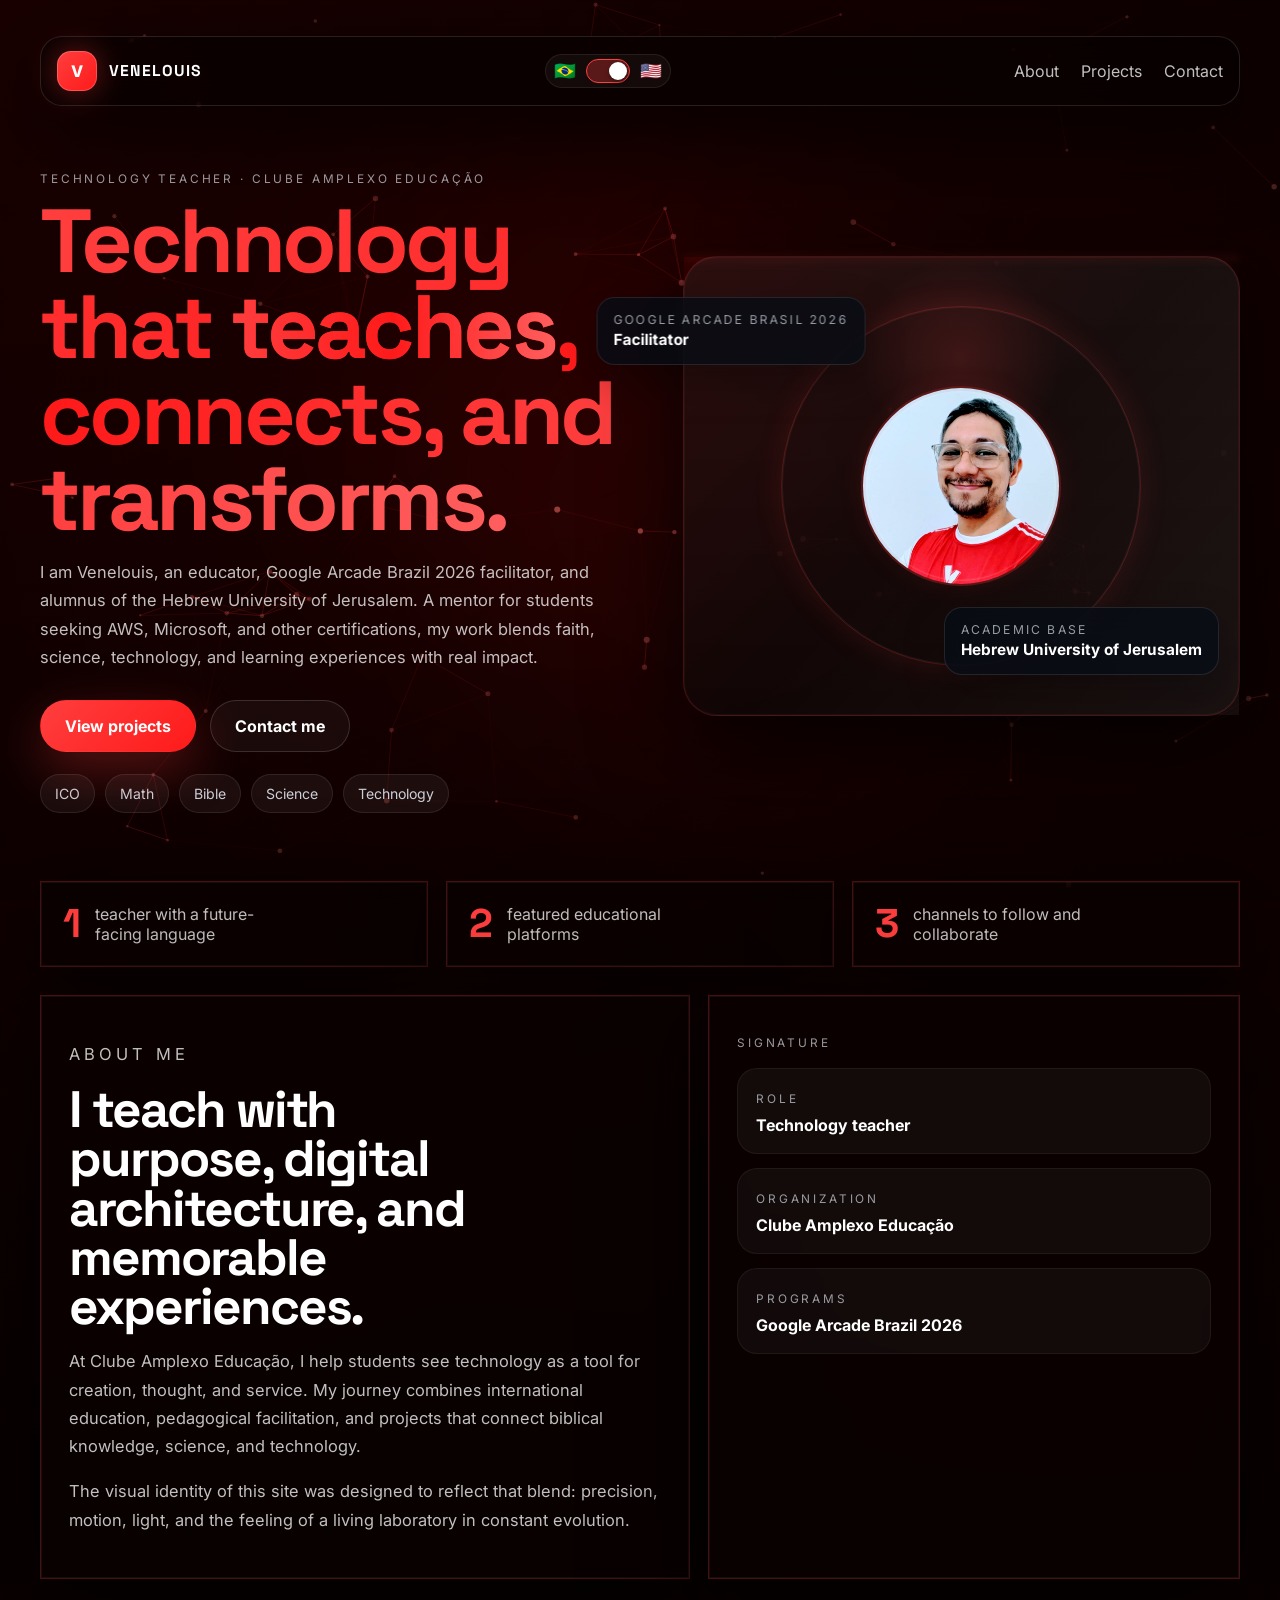
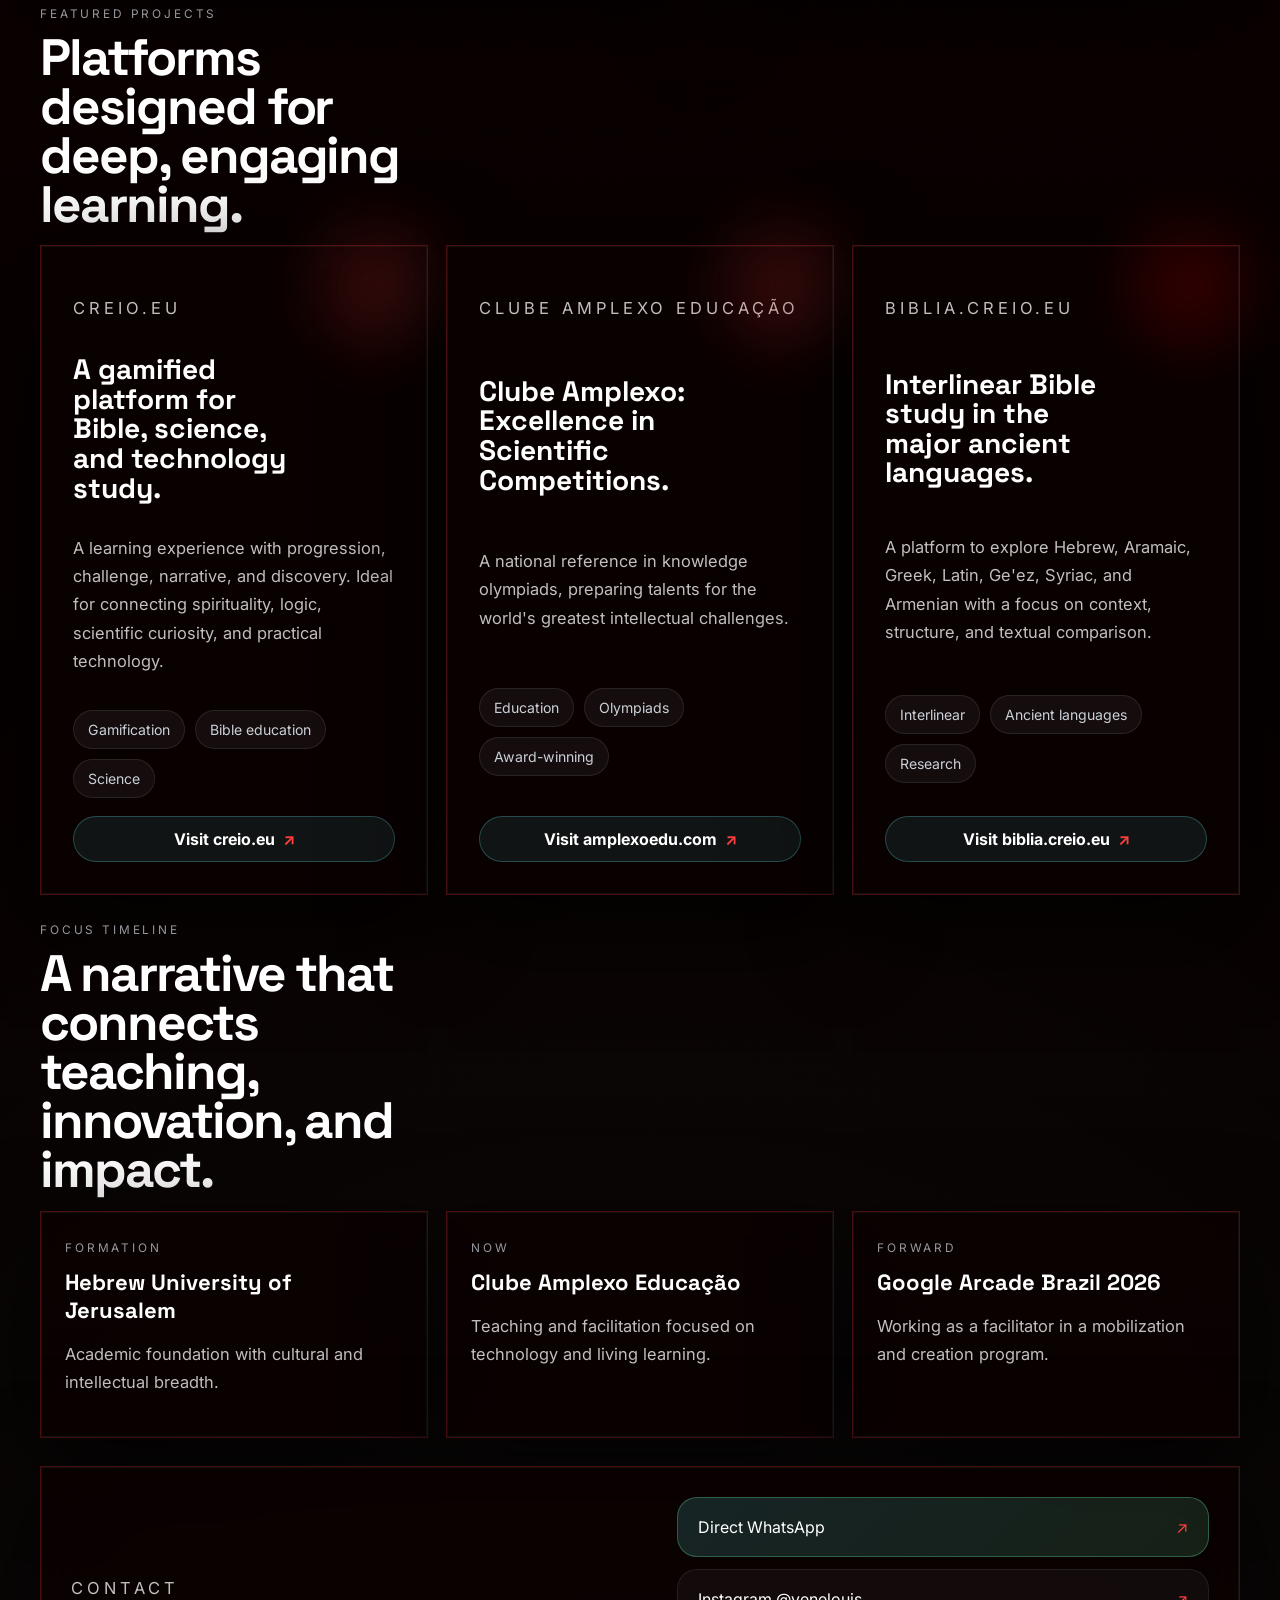
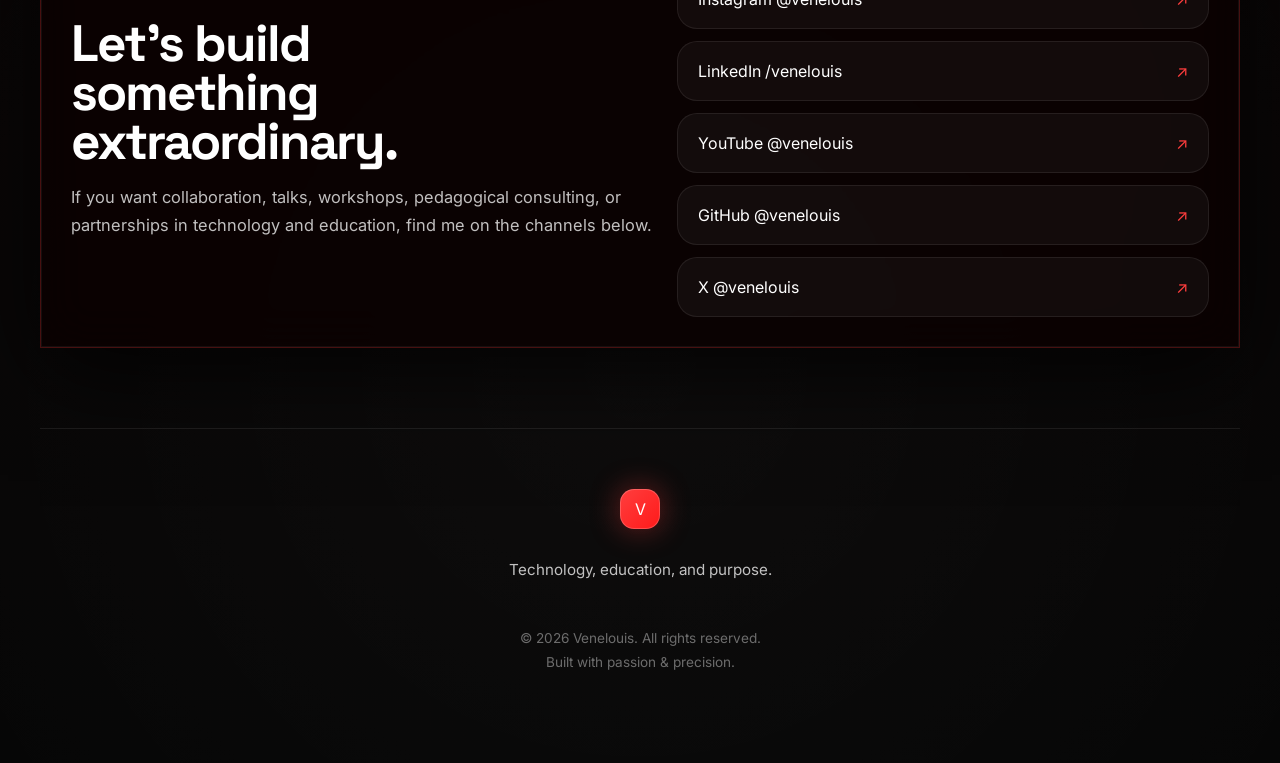
==== commit fad8d151: "feat: improve mobile performance by optimizing animations and transitions, and enhance footer struct" ====
--- a/index.html
+++ b/index.html
@@ -285,6 +285,7 @@
           <a href="https://github.com/venelouis" target="_blank" rel="noreferrer">GitHub @venelouis</a>
           <a href="https://x.com/venelouis" target="_blank" rel="noreferrer">X @venelouis</a>
         </div>
+      </section>
       <footer class="footer reveal">
         <div class="footer-grid">
           <div class="footer-brand">
--- a/styles.css
+++ b/styles.css
@@ -196,7 +196,7 @@
   cursor: pointer;
   align-items: center;
   justify-content: center;
-  transition: transform 260ms cubic-bezier(0.22, 1, 0.36, 1), border-color 220ms ease, background 220ms ease, box-shadow 260ms ease;
+  transition: border-color 180ms ease, background 180ms ease;
 }
 
 .menu-toggle:hover {
@@ -210,7 +210,7 @@
   width: 20px;
   height: 2px;
   background: var(--white);
-  transition: background 260ms ease, transform 260ms ease;
+  transition: background 160ms ease;
 }
 
 .hamburger::before,
@@ -221,7 +221,7 @@
   width: 20px;
   height: 2px;
   background: var(--white);
-  transition: transform 260ms cubic-bezier(0.22, 1, 0.36, 1), top 260ms ease, bottom 260ms ease, width 260ms ease;
+  transition: transform 160ms ease, top 160ms ease, bottom 160ms ease;
 }
 
 .hamburger::before { top: -6px; }
@@ -234,30 +234,16 @@
 .menu-toggle[aria-expanded="true"] .hamburger::before {
   top: 0;
   transform: rotate(45deg);
-  width: 19px;
 }
 
 .menu-toggle[aria-expanded="true"] .hamburger::after {
   bottom: 0;
   transform: rotate(-45deg);
-  width: 19px;
 }
 
 .menu-toggle[aria-expanded="true"] {
-  transform: rotate(90deg) scale(1.04);
   border-color: rgba(255, 62, 62, 0.55);
   background: rgba(255, 62, 62, 0.14);
-  box-shadow: 0 0 0 1px rgba(255, 62, 62, 0.22) inset, 0 0 26px rgba(255, 62, 62, 0.2);
-  animation: menu-toggle-pulse 1.1s ease;
-}
-
-@keyframes menu-toggle-pulse {
-  0% {
-    box-shadow: 0 0 0 0 rgba(255, 62, 62, 0.32);
-  }
-  100% {
-    box-shadow: 0 0 0 10px rgba(255, 62, 62, 0);
-  }
 }
 
 .topbar-links a {
@@ -1014,6 +1000,7 @@
   }
 
   .topbar-links a {
+    display: block;
     width: 100%;
     padding: 14px 12px;
     border-radius: 14px;
@@ -1022,25 +1009,9 @@
     color: var(--white);
     border: 1px solid rgba(255, 255, 255, 0.08);
     background: rgba(255, 255, 255, 0.04);
-    transition: border-color 180ms ease, background 180ms ease, transform 180ms ease;
-    opacity: 0;
-    transform: translateX(16px);
-  }
-
-  .topbar-links.is-active a {
-    animation: nav-link-in 420ms cubic-bezier(0.22, 1, 0.36, 1) forwards;
-  }
-
-  .topbar-links.is-active a:nth-child(1) {
-    animation-delay: 90ms;
-  }
-
-  .topbar-links.is-active a:nth-child(2) {
-    animation-delay: 160ms;
-  }
-
-  .topbar-links.is-active a:nth-child(3) {
-    animation-delay: 230ms;
+    transition: border-color 180ms ease, background 180ms ease;
+    opacity: 1;
+    transform: none;
   }
 
   .topbar-links a:hover {
@@ -1097,13 +1068,29 @@
   .timeline-item,
   .contact {
     padding: 24px;
-    backdrop-filter: blur(12px); /* Reduced blur for mobile performance */
+    backdrop-filter: blur(6px);
   }
 
   .topbar {
     flex-direction: row;
     align-items: center;
-    backdrop-filter: blur(12px); /* Reduced blur for mobile performance */
+    backdrop-filter: blur(6px);
+  }
+
+  .reveal.is-visible {
+    animation: rise 520ms ease both;
+  }
+
+  .portrait-card::after,
+  .orbit-one,
+  .orbit-two {
+    animation: none;
+  }
+
+  canvas#starfield,
+  .noise,
+  .glow {
+    display: none;
   }
 
   .data-chip-left,
@@ -1244,17 +1231,6 @@
   }
 }
 
-@keyframes nav-link-in {
-  from {
-    opacity: 0;
-    transform: translateX(16px);
-  }
-  to {
-    opacity: 1;
-    transform: translateX(0);
-  }
-}
-
 @media (prefers-reduced-motion: reduce) {
   .menu-toggle,
   .hamburger,
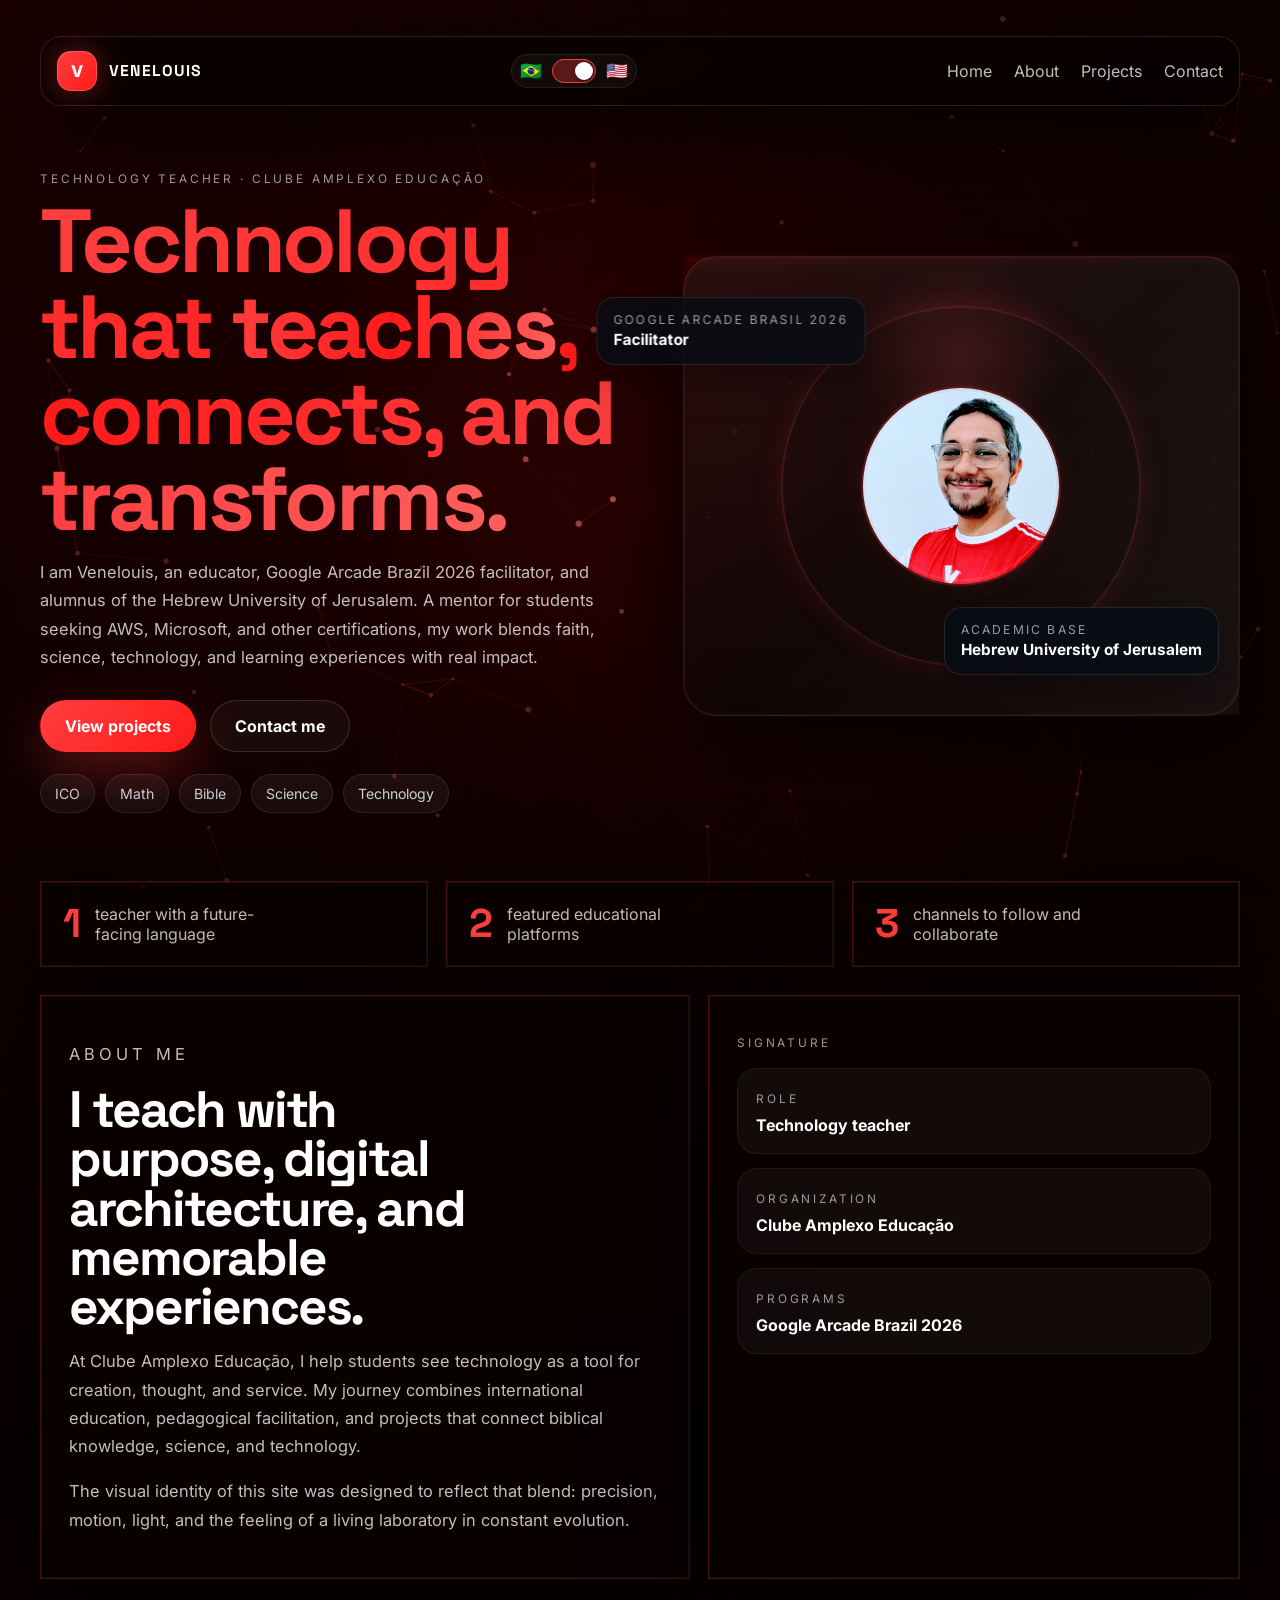
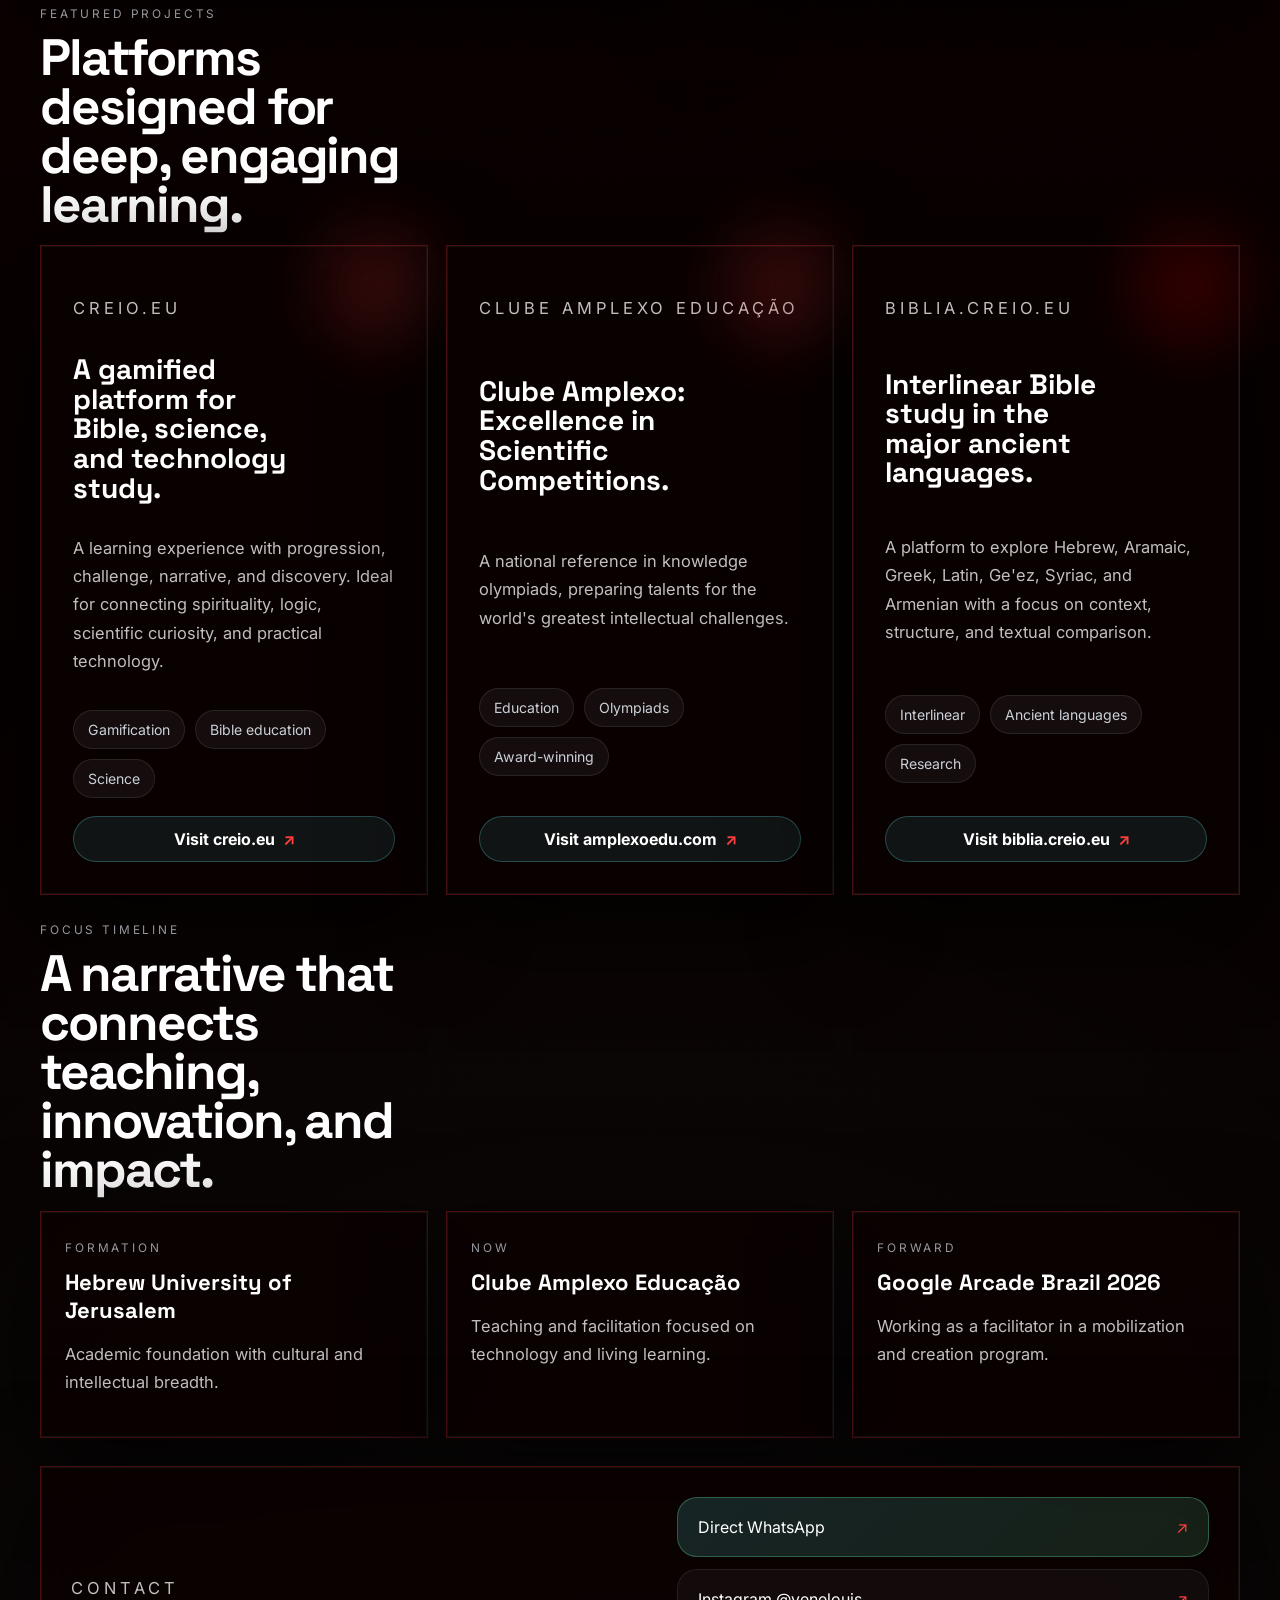
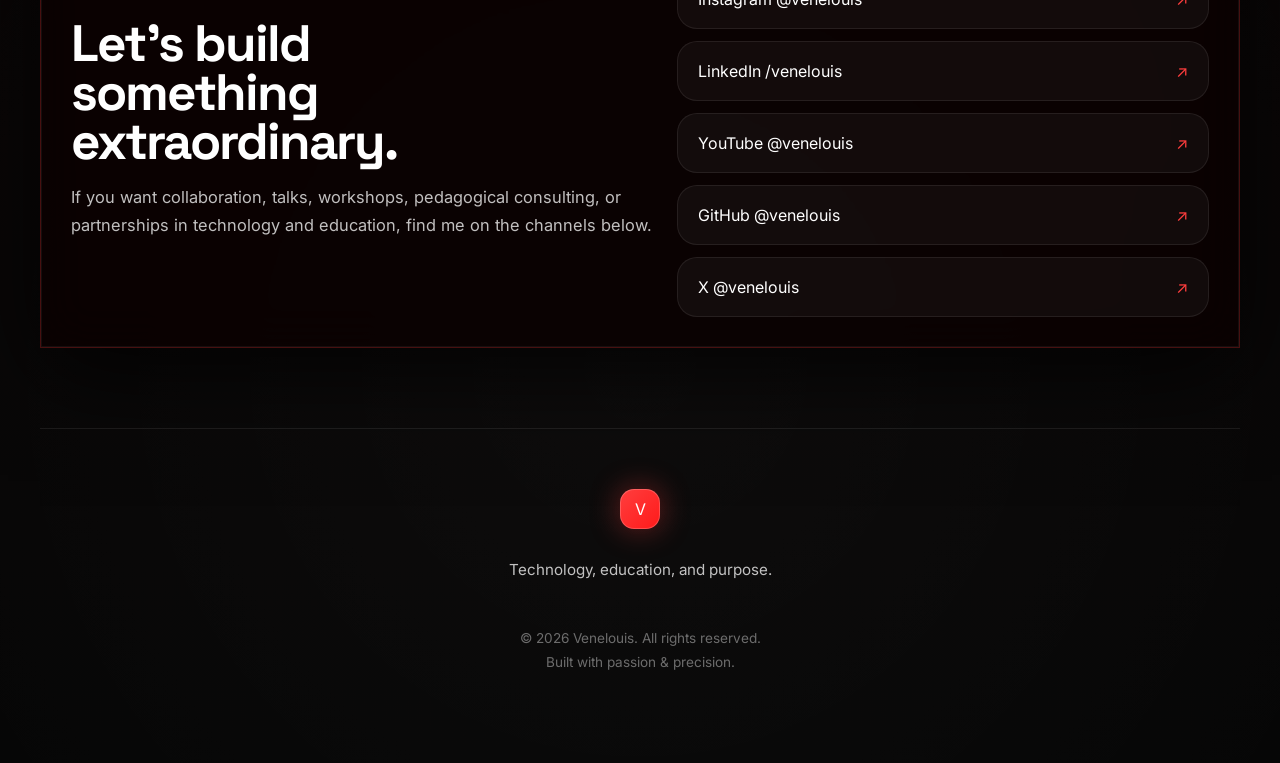
==== commit db18fa45: "feat: add Portuguese translations for navigation links and update styles for improved visibility and" ====
--- a/index.html
+++ b/index.html
@@ -67,6 +67,7 @@
           <div class="nav-scrim" id="navScrim" aria-hidden="true"></div>
 
           <div class="topbar-links" id="navLinks">
+            <a href="#inicio" data-i18n="nav.home">Início</a>
             <a href="#sobre" data-i18n="nav.about">Sobre</a>
             <a href="#projetos" data-i18n="nav.projects">Projetos</a>
             <a href="#contato" data-i18n="nav.contact">Contato</a>
--- a/styles.css
+++ b/styles.css
@@ -196,7 +196,7 @@
   cursor: pointer;
   align-items: center;
   justify-content: center;
-  transition: border-color 180ms ease, background 180ms ease;
+  transition: none;
 }
 
 .menu-toggle:hover {
@@ -210,7 +210,7 @@
   width: 20px;
   height: 2px;
   background: var(--white);
-  transition: background 160ms ease;
+  transition: none;
 }
 
 .hamburger::before,
@@ -221,7 +221,7 @@
   width: 20px;
   height: 2px;
   background: var(--white);
-  transition: transform 160ms ease, top 160ms ease, bottom 160ms ease;
+  transition: none;
 }
 
 .hamburger::before { top: -6px; }
@@ -973,6 +973,7 @@
   }
 
   .topbar-links {
+    display: none;
     position: fixed;
     top: 0;
     right: 0;
@@ -986,17 +987,16 @@
     gap: 14px;
     border-left: 1px solid rgba(255, 62, 62, 0.28);
     box-shadow: -24px 0 60px rgba(0, 0, 0, 0.6);
-    transform: translateX(104%);
-    transition: transform 340ms cubic-bezier(0.22, 1, 0.36, 1);
+    transform: none;
+    transition: none;
     z-index: 1100;
     overflow-y: auto;
     overscroll-behavior: contain;
-    visibility: hidden;
+    visibility: visible;
   }
 
   .topbar-links.is-active {
-    transform: translateX(0);
-    visibility: visible;
+    display: flex;
   }
 
   .topbar-links a {
@@ -1009,13 +1009,12 @@
     color: var(--white);
     border: 1px solid rgba(255, 255, 255, 0.08);
     background: rgba(255, 255, 255, 0.04);
-    transition: border-color 180ms ease, background 180ms ease;
+    transition: none;
     opacity: 1;
     transform: none;
   }
 
   .topbar-links a:hover {
-    transform: translateX(3px);
     border-color: rgba(255, 62, 62, 0.45);
     background: rgba(255, 62, 62, 0.09);
   }
